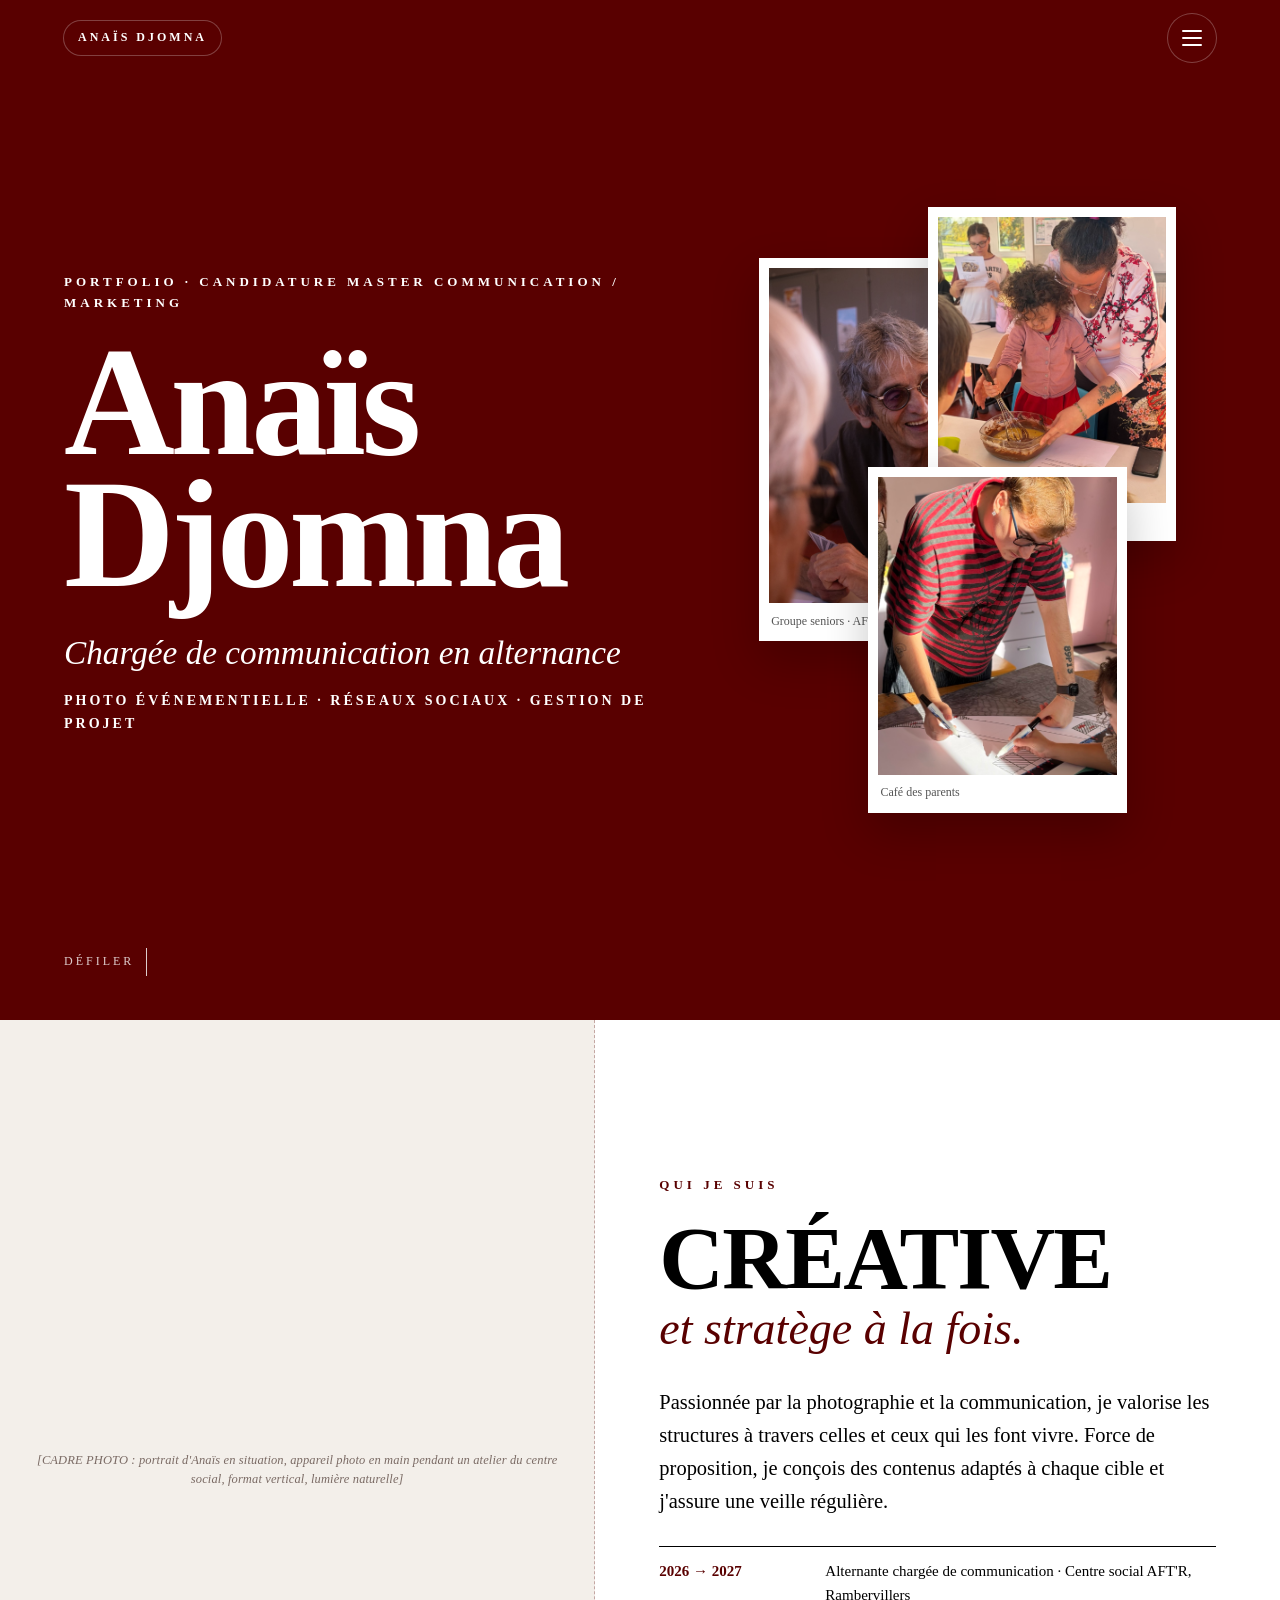
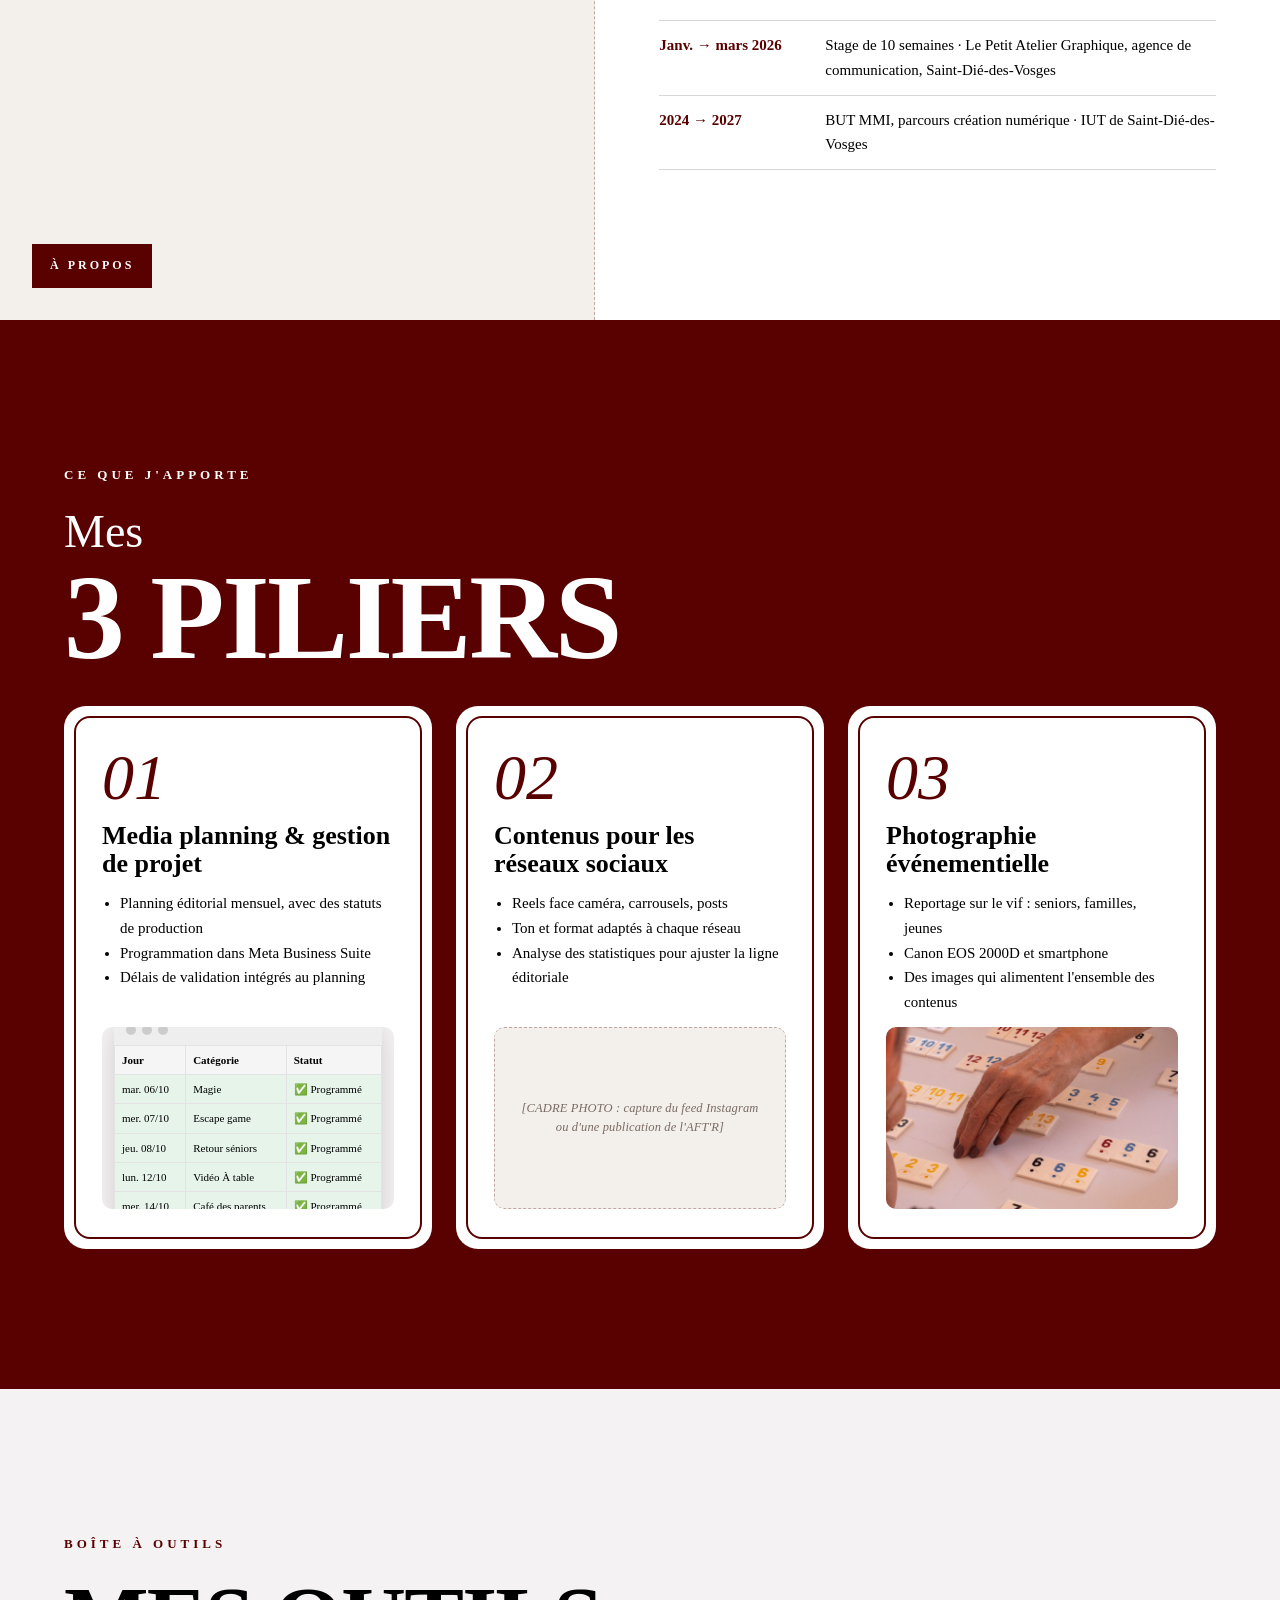
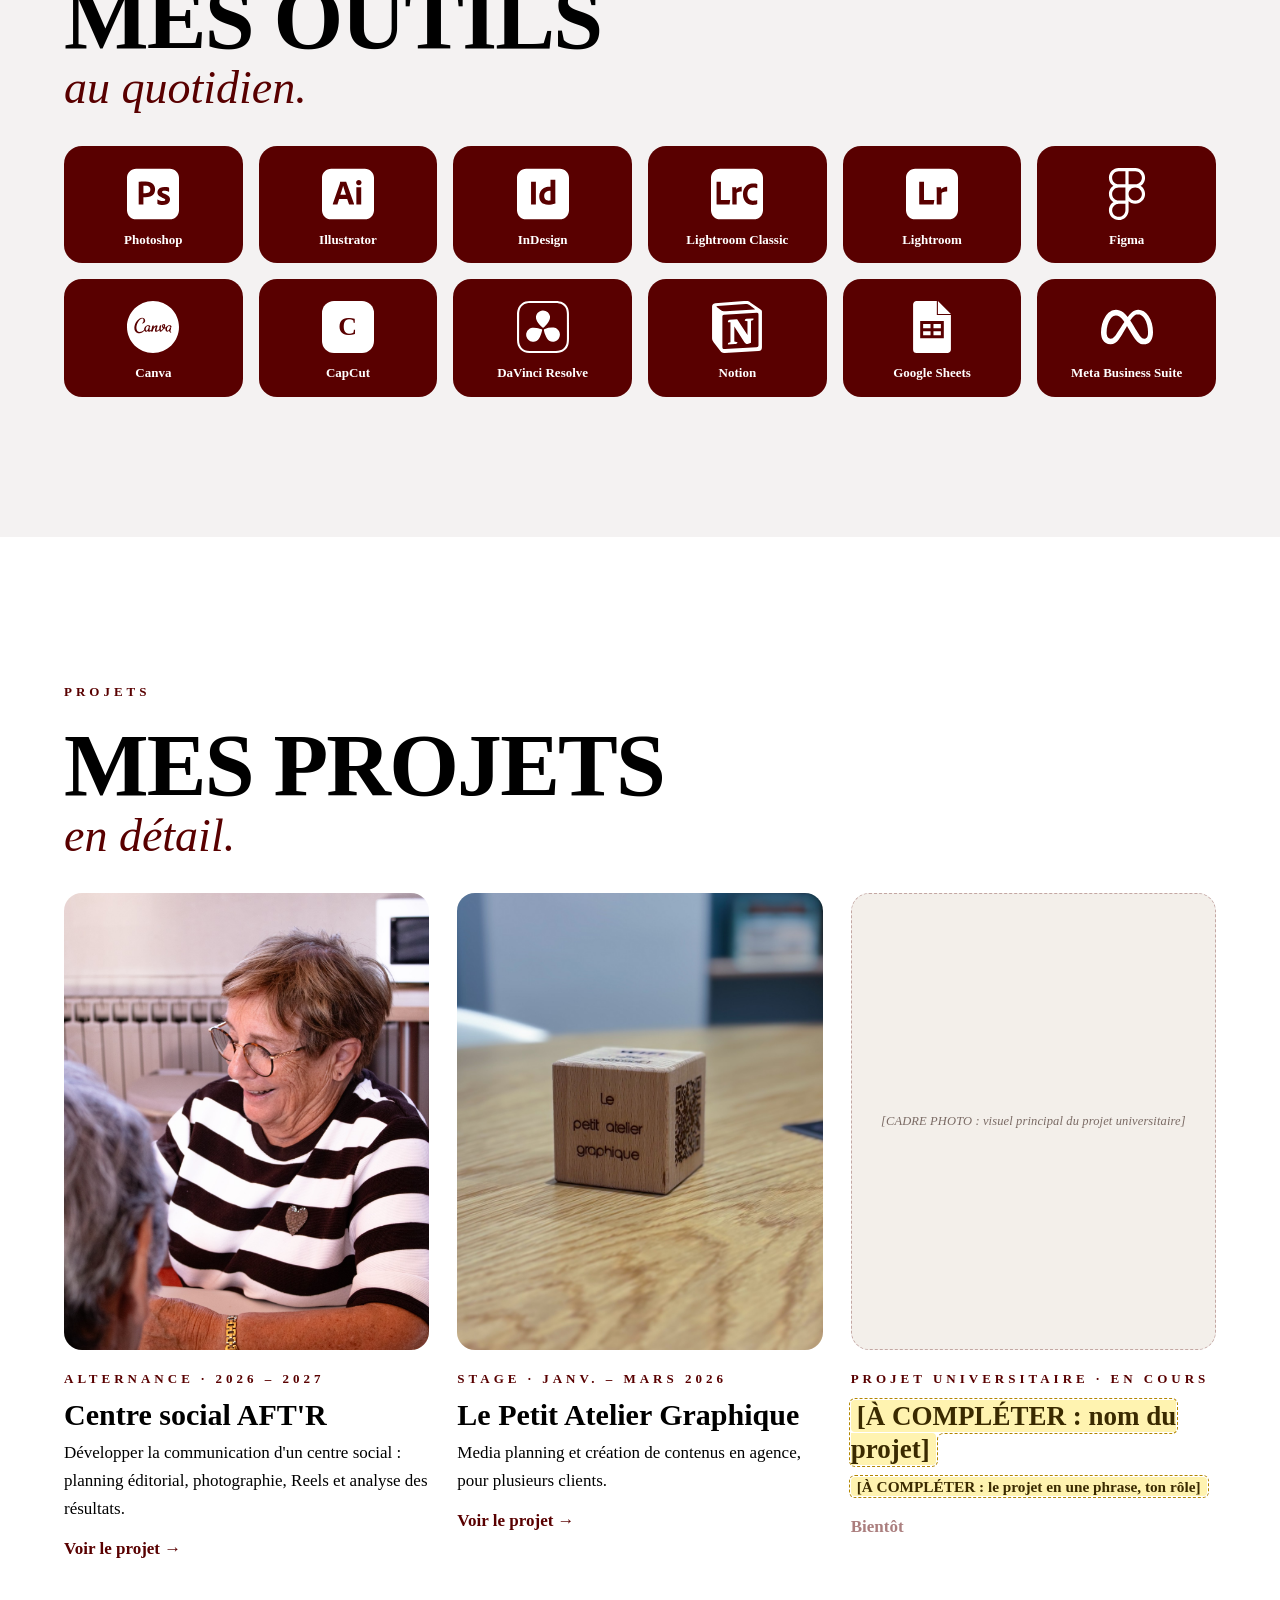
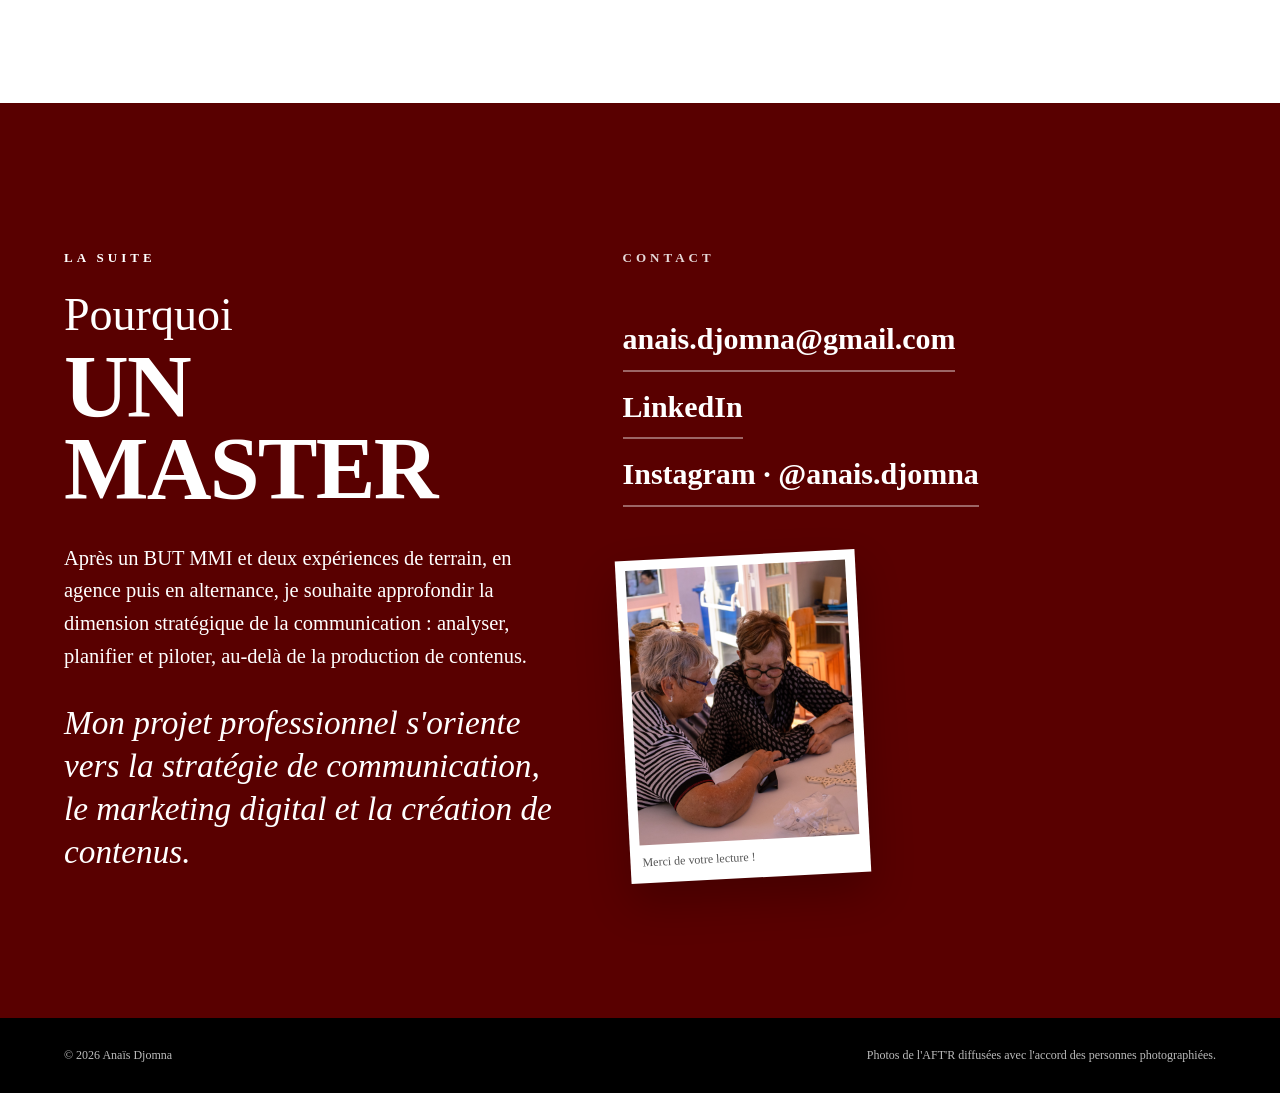
==== index.html @ 636b0107 "Portfolio : première mise en ligne Accueil, étude de cas alternance AFT'R et stage au Petit Atelier " ====
<!doctype html>
<html lang="fr">
<head>
<meta charset="utf-8">
<meta name="viewport" content="width=device-width, initial-scale=1">
<title>Anaïs Djomna · Portfolio</title>
<meta name="description" content="Portfolio de candidature en Master communication / marketing : photo événementielle, réseaux sociaux, gestion de projet.">
<link rel="preconnect" href="https://fonts.googleapis.com">
<link rel="preconnect" href="https://fonts.gstatic.com" crossorigin>
<link rel="stylesheet" href="https://fonts.googleapis.com/css2?family=Nunito+Sans:ital,wght@0,300;0,400;0,700;0,900;1,300&display=swap">
<link rel="stylesheet" href="css/style.css">
<script>document.documentElement.classList.add("js")</script>
</head>
<body>

<div class="progress" aria-hidden="true"></div>
<header class="topbar">
  <a href="index.html">Anaïs Djomna</a>
  <button class="burger" type="button" aria-expanded="false" aria-controls="menu" aria-label="Ouvrir le menu"><span></span><span></span><span></span></button>
</header>
<nav class="menu" id="menu" aria-label="Menu principal" hidden>
  <ol>
    <li><a href="index.html#a-propos">À propos</a></li>
    <li><a href="aftr.html">Alternance • AFT'R</a></li>
    <li><a href="stage.html">Stage • LEPAG</a></li>
    <li><a href="index.html#contact">Contact</a></li>
  </ol>
</nav>

<main>
<!-- =====================================================
     01 · COUVERTURE (style A)
     ===================================================== -->
<section class="section section--a" id="couverture">
  <div class="wrap cover">
    <div>
      <p class="kicker reveal">Portfolio · Candidature Master communication / marketing</p>
      <h1 class="reveal d1"><span>Anaïs</span><span>Djomna</span></h1>
      <p class="role reveal d2">Chargée de communication en alternance</p>
      <p class="meta reveal d3">Photo événementielle · Réseaux sociaux · Gestion de projet</p>
    </div>
    <div class="cover-photos" aria-hidden="false">
      <figure class="pola reveal d1"><img src="assets/img/seniors-2216.jpg" alt="Une participante du groupe seniors sourit pendant une partie de cartes"><figcaption>Groupe seniors · AFT'R</figcaption></figure>
      <figure class="pola reveal d2"><img src="assets/img/halloween-9510.jpg" alt="Une adulte et une enfant préparent une recette d'Halloween"><figcaption>Atelier cuisine d'Halloween</figcaption></figure>
      <figure class="pola reveal d3"><img src="assets/img/cafe-9031.jpg" alt="Un intervenant dessine avec les parents au Café des parents"><figcaption>Café des parents</figcaption></figure>
    </div>
  </div>
  <p class="scroll-hint">Défiler</p>
</section>

<!-- =====================================================
     À PROPOS + PARCOURS EN BREF (style B)
     ===================================================== -->
<section class="section--b split" id="a-propos">
  <div class="bleed">
    <div class="ph">[CADRE PHOTO : portrait d'Anaïs en situation, appareil photo en main pendant un atelier du centre social, format vertical, lumière naturelle]</div>
    <span class="tag">À propos</span>
  </div>
  <div class="content">
    <p class="kicker reveal">Qui je suis</p>
    <div class="title reveal d1">
      <span class="heavy md">Créative</span>
      <span class="light it">et stratège à la fois.</span>
    </div>
    <p class="lead reveal d2">Passionnée par la photographie et la communication, je valorise les structures à travers celles et ceux qui les font vivre. Force de proposition, je conçois des contenus adaptés à chaque cible et j'assure une veille régulière.</p>
    <ul class="mini-tl reveal d3">
      <li><b>2026 → 2027</b><span>Alternante chargée de communication · Centre social AFT'R, Rambervillers</span></li>
      <li><b>Janv. → mars 2026</b><span>Stage de 10 semaines · Le Petit Atelier Graphique, agence de communication, Saint-Dié-des-Vosges</span></li>
      <li><b>2024 → 2027</b><span>BUT MMI, parcours création numérique · IUT de Saint-Dié-des-Vosges</span></li>
    </ul>
  </div>
</section>

<!-- =====================================================
     MES 3 PILIERS (style A)
     ===================================================== -->
<section class="section section--a" id="piliers">
  <div class="wrap">
    <p class="kicker reveal">Ce que j'apporte</p>
    <div class="title reveal d1">
      <span class="light">Mes</span>
      <span class="heavy">3 piliers</span>
    </div>
    <div class="grid-3">
      <article class="pillar reveal">
        <div class="pillar-in">
          <span class="num">01</span>
          <h3>Media planning &amp; gestion de projet</h3>
          <ul>
            <li>Planning éditorial mensuel, avec des statuts de production</li>
            <li>Programmation dans Meta Business Suite</li>
            <li>Délais de validation intégrés au planning</li>
          </ul>
          <div class="thumb thumb--sheet" role="img" aria-label="Extrait de mon planning éditorial AFT'R, octobre 2026">
            <div class="screen">
              <div class="bar"><i></i><i></i><i></i></div>
              <table class="sheet" aria-hidden="true">
                <thead><tr><th>Jour</th><th>Catégorie</th><th>Statut</th></tr></thead>
                <tbody>
                  <tr class="ok"><td>mar. 06/10</td><td>Magie</td><td>✅ Programmé</td></tr>
                  <tr class="ok"><td>mer. 07/10</td><td>Escape game</td><td>✅ Programmé</td></tr>
                  <tr class="ok"><td>jeu. 08/10</td><td>Retour séniors</td><td>✅ Programmé</td></tr>
                  <tr class="ok"><td>lun. 12/10</td><td>Vidéo À table</td><td>✅ Programmé</td></tr>
                  <tr class="ok"><td>mer. 14/10</td><td>Café des parents</td><td>✅ Programmé</td></tr>
                </tbody>
              </table>
            </div>
          </div>
        </div>
      </article>
      <article class="pillar reveal d1">
        <div class="pillar-in">
          <span class="num">02</span>
          <h3>Contenus pour les réseaux sociaux</h3>
          <ul>
            <li>Reels face caméra, carrousels, posts</li>
            <li>Ton et format adaptés à chaque réseau</li>
            <li>Analyse des statistiques pour ajuster la ligne éditoriale</li>
          </ul>
          <div class="thumb"><div class="ph">[CADRE PHOTO : capture du feed Instagram ou d'une publication de l'AFT'R]</div></div>
        </div>
      </article>
      <article class="pillar reveal d2">
        <div class="pillar-in">
          <span class="num">03</span>
          <h3>Photographie événementielle</h3>
          <ul>
            <li>Reportage sur le vif : seniors, familles, jeunes</li>
            <li>Canon EOS 2000D et smartphone</li>
            <li>Des images qui alimentent l'ensemble des contenus</li>
          </ul>
          <div class="thumb"><img src="assets/img/seniors-2201.jpg" alt="Gros plan sur des mains qui posent des tuiles de jeu" loading="lazy"></div>
        </div>
      </article>
    </div>
  </div>
</section>

<!-- =====================================================
     BOÎTE À OUTILS (style B, vrais logos)
     ===================================================== -->
<section class="section section--b section--grey" id="outils" style="min-height:auto">
  <div class="wrap">
    <p class="kicker reveal">Boîte à outils</p>
    <div class="title reveal d1">
      <span class="heavy md">Mes outils</span>
      <span class="light it">au quotidien.</span>
    </div>
    <div class="logos reveal d2">
      <figure><img src="assets/logos/adobephotoshop.svg" alt=""><figcaption>Photoshop</figcaption></figure>
      <figure><img src="assets/logos/adobeillustrator.svg" alt=""><figcaption>Illustrator</figcaption></figure>
      <figure><img src="assets/logos/adobeindesign.svg" alt=""><figcaption>InDesign</figcaption></figure>
      <figure><img src="assets/logos/adobelightroomclassic.svg" alt=""><figcaption>Lightroom Classic</figcaption></figure>
      <figure><img src="assets/logos/adobelightroom.svg" alt=""><figcaption>Lightroom</figcaption></figure>
      <figure><img src="assets/logos/figma.svg" alt=""><figcaption>Figma</figcaption></figure>
      <figure><img src="assets/logos/canva.svg" alt=""><figcaption>Canva</figcaption></figure>
      <figure><span class="logo-txt" aria-hidden="true">C</span><figcaption>CapCut</figcaption></figure>
      <figure><img src="assets/logos/davinciresolve.svg" alt=""><figcaption>DaVinci Resolve</figcaption></figure>
      <figure><img src="assets/logos/notion.svg" alt=""><figcaption>Notion</figcaption></figure>
      <figure><img src="assets/logos/googlesheets.svg" alt=""><figcaption>Google Sheets</figcaption></figure>
      <figure><img src="assets/logos/meta.svg" alt=""><figcaption>Meta Business Suite</figcaption></figure>
    </div>
  </div>
</section>

<!-- =====================================================
     PROJETS (accueil)
     ===================================================== -->
<section class="section section--b" id="projets" style="min-height:auto">
  <div class="wrap">
    <p class="kicker reveal">Projets</p>
    <div class="title reveal d1">
      <span class="heavy md">Mes projets</span>
      <span class="light it">en détail.</span>
    </div>
    <div class="projects">
      <a class="project reveal" href="aftr.html">
        <div class="project-img"><img src="assets/img/seniors-2255.jpg" alt="Participante du groupe seniors qui sourit pendant un jeu" loading="lazy"></div>
        <p class="kicker">Alternance · 2026 – 2027</p>
        <h3>Centre social AFT'R</h3>
        <p>Développer la communication d'un centre social : planning éditorial, photographie, Reels et analyse des résultats.</p>
        <span class="more">Voir le projet →</span>
      </a>
      <a class="project reveal d1" href="stage.html">
        <div class="project-img"><img src="assets/img/stage-cube.jpg" alt="Cube en bois gravé « Le petit atelier graphique » posé sur un bureau" loading="lazy" style="object-position:center 52%"></div>
        <p class="kicker">Stage · janv. – mars 2026</p>
        <h3>Le Petit Atelier Graphique</h3>
        <p>Media planning et création de contenus en agence, pour plusieurs clients.</p>
        <span class="more">Voir le projet →</span>
      </a>
      <div class="project project--soon reveal d2">
        <div class="project-img"><div class="ph">[CADRE PHOTO : visuel principal du projet universitaire]</div></div>
        <p class="kicker">Projet universitaire · en cours</p>
        <h3><span class="missing">[À COMPLÉTER : nom du projet]</span></h3>
        <p><span class="missing">[À COMPLÉTER : le projet en une phrase, ton rôle]</span></p>
        <span class="more" style="opacity:.5">Bientôt</span>
      </div>
    </div>
  </div>
</section>

<!-- =====================================================
     17 · POURQUOI CE MASTER + CONTACT (style A)
     ===================================================== -->
<section class="section section--a" id="master">
  <div class="wrap grid-2">
    <div>
      <p class="kicker reveal">La suite</p>
      <div class="title reveal d1">
        <span class="light">Pourquoi</span>
        <span class="heavy md">un Master</span>
      </div>
      <p class="lead reveal d2">Après un BUT MMI et deux expériences de terrain, en agence puis en alternance, je souhaite approfondir la dimension stratégique de la communication : analyser, planifier et piloter, au-delà de la production de contenus.</p>
      <p class="quote reveal d3" style="margin-top:28px">Mon projet professionnel s'oriente vers la stratégie de communication, le marketing digital et la création de contenus.</p>
    </div>
    <div class="reveal d2">
      <p class="kicker" id="contact">Contact</p>
      <div class="contact-links">
        <a href="mailto:anais.djomna@gmail.com">anais.djomna@gmail.com</a>
        <a href="https://www.linkedin.com/in/ana%C3%AFs-djomna-1b5742347/" target="_blank" rel="noopener">LinkedIn</a>
        <a href="https://www.instagram.com/anais.djomna/" target="_blank" rel="noopener">Instagram · @anais.djomna</a>
      </div>
      <figure class="pola" style="width:240px;margin:48px 0 0;transform:rotate(-3deg)"><img src="assets/img/seniors-2265.jpg" alt="Deux participantes du groupe seniors en pleine partie" loading="lazy"><figcaption>Merci de votre lecture !</figcaption></figure>
    </div>
  </div>
</section>

</main>

<footer class="footer">
  <span>© 2026 Anaïs Djomna</span>
  <span>Photos de l'AFT'R diffusées avec l'accord des personnes photographiées.</span>
</footer>

<script src="js/main.js"></script>
</body>
</html>
---- css/style.css ----
/* =========================================================
   Portfolio Anaïs Djomna — feuille de style
   Charte : Avenir · #FFFFFF · #000000 · #590000
   A = « Bordeaux éditorial » (ouvertures, réseaux sociaux)
   B = « Galerie vivante » (pages photo)
   ========================================================= */

:root {
  --bordeaux: #590000;
  --bordeaux-deep: #3f0000;
  --rose: #f2d9d9;
  --white: #ffffff;
  --black: #000000;
  --grey-1: #f4f2f2;
  --grey-2: #d9d6d6;
  --grey-text: #555555;
  --font: "Avenir Next", Avenir;
  --gutter: clamp(16px, 5vw, 80px);
  --max: 1320px;
  --radius: 14px;
  --ease: cubic-bezier(.2, .7, .2, 1);
}

*, *::before, *::after { box-sizing: border-box; }
html { scroll-behavior: smooth; -webkit-text-size-adjust: 100%; overflow-x: clip; }
body {
  margin: 0;
  background: var(--white);
  color: var(--black);
  font-family: var(--font);
  font-size: 17px;
  line-height: 1.65;
  overflow-x: hidden;
}
img, video { display: block; max-width: 100%; }
a { color: inherit; }
p { margin: 0 0 1em; }
h1, h2, h3, h4 { margin: 0; line-height: 1; }

/* ---------- Navigation fixe ---------- */
.topbar {
  position: fixed; inset: 0 0 auto 0; z-index: 50;
  display: flex; align-items: center; justify-content: space-between;
  padding: 14px var(--gutter);
  font-size: 12px; letter-spacing: 3px; text-transform: uppercase; font-weight: 700;
  pointer-events: none;
}
.topbar a { pointer-events: auto; text-decoration: none; color: var(--white); background: var(--bordeaux); padding: 7px 14px; border-radius: 999px; box-shadow: 0 0 0 1px rgba(255,255,255,.25); }
.topbar a:focus-visible { outline: 3px solid var(--black); outline-offset: 2px; }
.progress {
  position: fixed; top: 0; left: 0; height: 3px; width: 100%; z-index: 51;
  background: var(--bordeaux); transform-origin: left; transform: scaleX(0);
}

/* ---------- Sections ---------- */
.section {
  position: relative;
  min-height: 100vh;
  padding: clamp(80px, 11vw, 140px) var(--gutter);
  overflow: hidden;
}
.section--a { background: var(--bordeaux); color: var(--white); }
.section--b { background: var(--white); color: var(--black); }
.section--grey { background: var(--grey-1); }
.wrap { max-width: var(--max); margin: 0 auto; position: relative; }

.kicker {
  display: inline-block;
  font-size: 13px; letter-spacing: 4px; text-transform: uppercase; font-weight: 700;
  margin-bottom: 22px;
}
.section--b .kicker { color: var(--bordeaux); }
.section--a .kicker { opacity: .85; }

/* Titres façon planche A : Heavy capitales + light italique */
.title { display: flex; flex-direction: column; gap: 4px; margin-bottom: 32px; }
.title .light { font-size: clamp(26px, 3.6vw, 46px); font-weight: 300; line-height: 1.1; }
.title .light.it { font-style: italic; }
.title .heavy {
  font-size: clamp(54px, 9.5vw, 128px); font-weight: 900; line-height: .92;
  letter-spacing: -.02em; text-transform: uppercase;
}
.title .heavy.md { font-size: clamp(44px, 7vw, 96px); }
.section--b .title .light.it { color: var(--bordeaux); }

.lead { font-size: clamp(18px, 1.6vw, 21px); line-height: 1.6; max-width: 620px; }
.muted { color: var(--grey-text); }
.section--a .muted { color: var(--rose); }
.small { font-size: 13px; }
.source { font-size: 12px; opacity: .8; margin-top: 10px; }

.grid-2 { display: grid; grid-template-columns: minmax(0, 1fr) minmax(0, 1.2fr); gap: clamp(32px, 5vw, 72px); align-items: start; }
.grid-3 { display: grid; grid-template-columns: repeat(3, minmax(0, 1fr)); gap: 24px; }
.grid-4 { display: grid; grid-template-columns: repeat(4, minmax(0, 1fr)); gap: 16px; }

/* ---------- Infos manquantes & cadres photo ---------- */
.missing {
  display: inline;
  background: #fff3b0; color: #3a2a00;
  outline: 1.5px dashed #b38600; outline-offset: 1px;
  padding: 1px 6px; border-radius: 4px;
  font-size: .9em; font-weight: 700; font-style: normal;
}
.ph {
  display: flex; align-items: center; justify-content: center; text-align: center;
  background: #F3EFEA;
  color: #7a6a64; border: 1px dashed rgba(89, 0, 0, .3); border-radius: var(--radius);
  padding: 24px; font-size: 12.5px; font-weight: 400; font-style: italic; letter-spacing: .01em; line-height: 1.5;
  min-height: 160px; width: 100%; height: 100%;
}

/* ---------- Apparitions au scroll ---------- */
.js .reveal { opacity: 0; transform: translateY(36px); transition: opacity .9s var(--ease), transform .9s var(--ease); }
.js .reveal.is-in { opacity: 1; transform: none; }
.reveal.d1 { transition-delay: .1s; } .reveal.d2 { transition-delay: .2s; } .reveal.d3 { transition-delay: .3s; } .reveal.d4 { transition-delay: .4s; }
@media (prefers-reduced-motion: reduce) {
  .reveal { opacity: 1; transform: none; transition: none; }
  html { scroll-behavior: auto; }
}

/* =========================================================
   01 COUVERTURE
   ========================================================= */
.cover { display: grid; grid-template-columns: minmax(0, 1.1fr) minmax(0, .9fr); gap: 48px; align-items: center; min-height: calc(100vh - 160px); }
.cover h1 { font-size: clamp(64px, 12vw, 176px); font-weight: 900; line-height: .86; letter-spacing: -.03em; }
.cover h1 span { display: block; }
.cover .role { font-size: clamp(22px, 2.6vw, 34px); font-weight: 300; font-style: italic; margin: 26px 0 8px; }
.cover .meta { font-size: 14px; letter-spacing: 3px; text-transform: uppercase; font-weight: 700; opacity: .85; }
.cover-photos { position: relative; height: min(76vh, 640px); }
.cover-photos .pola { position: absolute; }
.cover-photos .pola:nth-child(1) { left: 0; top: 8%; width: 58%; transform: rotate(-5deg); }
.cover-photos .pola:nth-child(2) { right: 0; top: 0; width: 50%; transform: rotate(4deg); z-index: 2; }
.cover-photos .pola:nth-child(3) { left: 22%; bottom: 0; width: 52%; transform: rotate(-1.5deg); z-index: 3; }
.scroll-hint { position: absolute; left: var(--gutter); bottom: 32px; font-size: 12px; letter-spacing: 3px; text-transform: uppercase; opacity: .8; }
.scroll-hint::after { content: ""; display: inline-block; width: 1px; height: 28px; background: currentColor; margin-left: 12px; vertical-align: middle; animation: hint 1.8s ease-in-out infinite; transform-origin: top; }
@keyframes hint { 0%, 100% { transform: scaleY(.3); } 50% { transform: scaleY(1); } }

/* ---------- Polaroïds (planche B) ---------- */
.pola { background: var(--white); padding: 10px 10px 38px; box-shadow: 0 20px 44px rgba(0,0,0,.22); transition: transform .5s var(--ease); }
.pola img, .pola .ph { width: 100%; aspect-ratio: 4 / 5; object-fit: cover; }
.pola figcaption { position: absolute; left: 12px; right: 12px; bottom: 10px; font-size: 12px; color: var(--grey-text); }
.pola { position: relative; }
.pola:hover { transform: rotate(0) scale(1.03) !important; z-index: 10; }

/* =========================================================
   02 À PROPOS (planche B : grande photo à fond perdu)
   ========================================================= */
.split { overflow: hidden; display: grid; grid-template-columns: minmax(0, 1fr) minmax(0, 1.15fr); min-height: 100vh; padding: 0; }
.split .bleed { position: relative; min-height: 60vh; }
.split .bleed img, .split .bleed .ph { position: absolute; inset: 0; width: 100%; height: 100%; object-fit: cover; }
.split .bleed .tag {
  position: absolute; left: 32px; bottom: 32px; background: var(--bordeaux); color: var(--white);
  padding: 12px 18px; font-size: 12px; letter-spacing: 3px; text-transform: uppercase; font-weight: 700;
}
.split .content { padding: clamp(80px, 9vw, 130px) var(--gutter); align-self: center; }
.pills { display: flex; flex-wrap: wrap; gap: 8px; margin-top: 18px; padding: 0; list-style: none; }
.pills li { padding: 6px 14px; border-radius: 999px; background: var(--bordeaux); color: var(--white); font-size: 13px; font-weight: 700; }
.section--a .pills li { background: var(--white); color: var(--bordeaux); }
.pills.outline li { background: transparent; border: 1.5px solid currentColor; color: inherit; }

/* =========================================================
   03 SOMMAIRE
   ========================================================= */
.toc { list-style: none; padding: 0; margin: 0; columns: 2; column-gap: 64px; }
.toc li { break-inside: avoid; border-top: 1px solid rgba(255,255,255,.35); }
.toc a { display: grid; grid-template-columns: 64px 1fr; align-items: baseline; padding: 14px 0; text-decoration: none; transition: padding .3s var(--ease); }
.toc a:hover { padding-left: 10px; }
.toc .n { font-size: 30px; font-weight: 300; font-style: italic; }
.toc .t { font-size: 19px; font-weight: 700; }
.toc .s { grid-column: 2; font-size: 14px; opacity: .8; }

/* =========================================================
   04 PARCOURS
   ========================================================= */
.timeline { position: relative; margin-top: 24px; }
.timeline::before { content: ""; position: absolute; left: 140px; top: 0; bottom: 0; width: 2px; background: var(--bordeaux); }
.tl-item { display: grid; grid-template-columns: 140px minmax(0, 1fr); gap: 40px; padding: 0 0 36px; position: relative; }
.tl-item::before { content: ""; position: absolute; left: 134px; top: 8px; width: 14px; height: 14px; border-radius: 50%; background: var(--white); border: 3px solid var(--bordeaux); }
.tl-item.is-now::before { background: var(--bordeaux); }
.tl-date { font-size: 14px; font-weight: 700; color: var(--bordeaux); text-align: right; padding-right: 8px; }
.tl-body h3 { font-size: 22px; font-weight: 900; margin-bottom: 4px; }
.tl-body .where { font-size: 15px; color: var(--grey-text); margin-bottom: 8px; }
.tl-body ul { margin: 0; padding-left: 18px; }
.facts { display: grid; grid-template-columns: repeat(3, minmax(0, 1fr)); gap: 16px; margin-top: 48px; }
.fact { border: 1.5px solid var(--black); border-radius: var(--radius); padding: 18px 20px; }
.fact h4 { font-size: 12px; letter-spacing: 3px; text-transform: uppercase; color: var(--bordeaux); margin-bottom: 8px; }

/* =========================================================
   05 PILIERS
   ========================================================= */
.pillar { background: var(--white); color: var(--black); border-radius: 22px; padding: 10px; display: flex; }
.pillar-in { border: 2px solid var(--bordeaux); border-radius: 16px; padding: 28px 26px; display: flex; flex-direction: column; gap: 12px; flex: 1; }
.pillar .num { font-size: 64px; font-weight: 300; font-style: italic; color: var(--bordeaux); line-height: 1; }
.pillar h3 { font-size: 26px; font-weight: 900; line-height: 1.1; }
.pillar ul { margin: 0; padding-left: 18px; font-size: 15px; }
.pillar .thumb { margin-top: auto; border-radius: 10px; overflow: hidden; aspect-ratio: 16 / 10; }
.pillar .thumb img { width: 100%; height: 100%; object-fit: cover; transition: transform .8s var(--ease); }
.pillar:hover .thumb img { transform: scale(1.06); }

/* =========================================================
   06 STACK
   ========================================================= */
.stack-group { margin-bottom: 40px; }
.stack-group h3 { font-size: 13px; letter-spacing: 3px; text-transform: uppercase; color: var(--bordeaux); margin-bottom: 14px; }
.tools { display: grid; grid-template-columns: repeat(auto-fill, minmax(180px, 1fr)); gap: 14px; }
.tool { display: flex; align-items: center; gap: 14px; padding: 14px 16px; border-radius: var(--radius); background: var(--grey-1); transition: transform .3s var(--ease), background .3s; }
.tool:hover { transform: translateY(-4px); background: var(--rose); }
.tool .ico { flex: none; width: 44px; height: 44px; border-radius: 10px; background: var(--black); color: var(--white); display: grid; place-items: center; font-weight: 900; font-size: 16px; }
.tool .ico.bx { background: var(--bordeaux); }
.tool b { display: block; font-size: 15px; line-height: 1.2; }
.tool span { font-size: 12px; color: var(--grey-text); }

/* =========================================================
   Cartes chiffres (planche A)
   ========================================================= */
.stat { display: flex; align-items: baseline; flex-wrap: wrap; gap: 6px 16px; padding: 16px 22px; border-radius: var(--radius); background: var(--white); color: var(--bordeaux); }
.stat .v { font-size: clamp(32px, 3.4vw, 44px); font-weight: 900; line-height: 1.2; padding-top: .06em; }
.stat .l { font-size: 15px; color: var(--black); }
.stat .l em { color: var(--grey-text); font-style: normal; }
.stat.ghost { background: transparent; color: var(--white); border: 1.5px solid var(--white); }
.stat.ghost .l { color: var(--white); }
.stat.ghost .l em { color: var(--rose); }
.stats-col { display: flex; flex-direction: column; gap: 12px; }

.big-num { font-size: clamp(56px, 7vw, 96px); font-weight: 900; line-height: .95; color: var(--bordeaux); letter-spacing: -.02em; }
.section--a .big-num { color: var(--white); }

/* =========================================================
   Téléphones (Reels)
   ========================================================= */
.fan { position: relative; width: 100%; max-width: 680px; aspect-ratio: 680 / 600; margin: 0 auto; }
.phone {
  position: absolute; width: 250px; aspect-ratio: 9 / 19.2;
  border-radius: 40px; border: 10px solid #111; background: #111;
  overflow: hidden; box-shadow: 0 34px 70px rgba(0,0,0,.4);
  transition: transform .6s var(--ease);
}
.phone::before { content: ""; position: absolute; top: 8px; left: 50%; width: 76px; height: 20px; margin-left: -38px; border-radius: 12px; background: #000; z-index: 3; }
.phone video, .phone img { width: 100%; height: 100%; object-fit: cover; }
.phone .screen-ph {
  position: absolute; inset: 0; display: none; flex-direction: column; align-items: center; justify-content: center; gap: 10px;
  padding: 20px; text-align: center; color: #7a6a64; font-size: 11.5px; font-weight: 400; font-style: italic; line-height: 1.5;
  background: #F3EFEA;
}
.phone.is-missing .screen-ph { display: flex; }
.phone.is-missing video { display: none; }
.phone .label { position: absolute; left: 0; right: 0; bottom: 0; padding: 40px 14px 14px; background: linear-gradient(transparent, rgba(0,0,0,.75)); color: #fff; font-size: 12px; font-weight: 700; z-index: 2; }
.sound {
  position: absolute; top: 40px; right: 10px; z-index: 4;
  width: 40px; height: 40px; border-radius: 50%; border: 0; cursor: pointer;
  background: rgba(255,255,255,.92); color: #000; display: grid; place-items: center;
}
.sound svg { width: 20px; height: 20px; }
.sound:focus-visible { outline: 3px solid var(--rose); outline-offset: 2px; }
.phone.is-missing .sound { display: none; }
.fan .phone { width: 36.8%; border-width: clamp(6px, 1.4vw, 10px); border-radius: clamp(24px, 5.5vw, 40px); }
.fan .phone:nth-child(1) { left: 0; top: 11.7%; transform: rotate(-7deg); }
.fan .phone:nth-child(2) { left: 27.9%; top: 0; z-index: 2; width: 39.7%; }
.fan .phone:nth-child(3) { left: 58.8%; top: 13.3%; transform: rotate(7deg); }
.fan .phone:hover { transform: rotate(0) translateY(-10px); z-index: 5; }
.reel-cards { display: grid; grid-template-columns: repeat(3, minmax(0, 1fr)); gap: 14px; margin-top: 28px; }
.reel-card { background: var(--white); color: var(--black); border-radius: var(--radius); padding: 14px 16px; }
.reel-card b { display: block; font-size: 13px; }
.reel-card span { font-size: 20px; font-weight: 900; color: var(--bordeaux); }

.phones-row { display: flex; gap: 28px; justify-content: center; flex-wrap: wrap; margin-top: 40px; }
.phones-row .phone { position: relative; width: 230px; }

/* =========================================================
   Bandes photo & galerie
   ========================================================= */
.strip { display: grid; grid-template-columns: 200px repeat(4, minmax(0, 1fr)); gap: 16px; margin-top: 56px; height: 170px; }
.strip img { width: 100%; height: 100%; object-fit: cover; border-radius: var(--radius); }
.strip .cap { display: flex; flex-direction: column; justify-content: center; }

.polas { position: relative; width: 100%; max-width: 700px; aspect-ratio: 700 / 500; }
.polas .pola { position: absolute; width: 34%; }
.polas .pola:nth-child(1) { left: 0; top: 8.5%; transform: rotate(-6deg); }
.polas .pola:nth-child(2) { left: 28.6%; top: 0; transform: rotate(3deg); z-index: 2; }
.polas .pola:nth-child(3) { left: 58.6%; top: 12.8%; transform: rotate(-2deg); z-index: 3; width: 40%; }

.masonry { columns: 4 240px; column-gap: 14px; }
.masonry figure { margin: 0 0 14px; break-inside: avoid; position: relative; overflow: hidden; border-radius: 10px; cursor: zoom-in; }
.masonry img { width: 100%; transition: transform .8s var(--ease); }
.masonry figure:hover img { transform: scale(1.05); }
.masonry figcaption { position: absolute; left: 0; right: 0; bottom: 0; padding: 30px 12px 10px; color: #fff; font-size: 12px; font-weight: 700; background: linear-gradient(transparent, rgba(0,0,0,.6)); opacity: 0; transition: opacity .3s; }
.masonry figure:hover figcaption, .masonry figure:focus-within figcaption { opacity: 1; }
.masonry button { all: unset; display: block; cursor: zoom-in; }
.masonry button:focus-visible { outline: 3px solid var(--bordeaux); outline-offset: 2px; }

.event-head { display: flex; justify-content: space-between; align-items: flex-end; gap: 24px; border-top: 1px solid var(--black); padding-top: 16px; margin: 64px 0 22px; flex-wrap: wrap; }
.event-head h3 { font-size: clamp(26px, 3vw, 38px); font-weight: 900; text-transform: uppercase; }
.event-head p { margin: 0; font-size: 14px; color: var(--grey-text); }

/* Lightbox */
.lightbox { position: fixed; inset: 0; z-index: 100; background: rgba(0,0,0,.92); display: none; align-items: center; justify-content: center; padding: 24px; }
.lightbox.open { display: flex; }
.lightbox img { max-height: 90vh; max-width: 92vw; object-fit: contain; }
.lightbox button { position: absolute; top: 18px; right: 18px; width: 48px; height: 48px; border-radius: 50%; border: 0; background: #fff; font-size: 22px; cursor: pointer; }

/* =========================================================
   Étude de cas : blocs
   ========================================================= */
.case-nav { display: flex; gap: 8px; flex-wrap: wrap; margin-bottom: 40px; padding: 0; list-style: none; }
.case-nav li { font-size: 12px; letter-spacing: 2px; text-transform: uppercase; font-weight: 700; padding: 6px 12px; border-radius: 999px; border: 1.5px solid currentColor; opacity: .55; }
.case-nav li.on { opacity: 1; background: currentColor; }
.case-nav li.on span { color: var(--bordeaux); }
.section--b .case-nav li.on span { color: var(--white); }

.card { background: var(--white); color: var(--black); border-radius: 18px; padding: 26px 28px; }
.card h3 { font-size: 20px; font-weight: 900; margin-bottom: 10px; }
.card.line { border: 1.5px solid var(--black); background: transparent; }
.section--a .card.line { border-color: var(--white); color: var(--white); }
.card ul { margin: 0; padding-left: 18px; }

.quote { font-size: clamp(24px, 2.6vw, 34px); font-weight: 300; font-style: italic; line-height: 1.3; border-left: 0; margin: 0; }

/* Process (planning) */
.steps { display: grid; grid-template-columns: repeat(5, minmax(0, 1fr)); gap: 8px; margin: 26px 0; }
.step { border-radius: 10px; padding: 12px 10px; font-size: 12px; font-weight: 700; line-height: 1.3; min-height: 86px; color: #1a1a1a; }
.step i { display: block; font-style: normal; font-size: 11px; font-weight: 400; margin-top: 4px; }

/* Mockup écran planning */
.screen { background: #fff; color: #000; border-radius: 14px; box-shadow: 0 30px 60px rgba(0,0,0,.35); overflow: hidden; }
.screen .bar { display: flex; gap: 6px; padding: 10px 12px; background: #eee; }
.screen .bar i { width: 10px; height: 10px; border-radius: 50%; background: #ccc; }
.sheet { width: 100%; border-collapse: collapse; font-size: 12px; }
.sheet th, .sheet td { border: 1px solid #e3e3e3; padding: 7px 8px; text-align: left; vertical-align: top; }
.sheet th { background: #f5f5f5; font-weight: 700; }
.sheet tr.ok td { background: #e6f4ea; }
.table-scroll { overflow-x: auto; max-width: 100%; }
.sheet .clip { max-width: 220px; white-space: nowrap; overflow: hidden; text-overflow: ellipsis; }

/* Tableau comparatif */
.compare { width: 100%; border-collapse: collapse; font-size: 15px; }
.compare th, .compare td { padding: 12px 10px; border-bottom: 1px solid rgba(255,255,255,.3); text-align: right; }
.compare th:first-child, .compare td:first-child { text-align: left; }
.compare th { font-size: 12px; letter-spacing: 2px; text-transform: uppercase; }
.compare .up { font-weight: 900; color: var(--white); }
.compare .down { font-weight: 900; color: #ffb3b3; }
.bar-cell { width: 34%; }
.hbar { height: 10px; border-radius: 6px; background: rgba(255,255,255,.2); position: relative; overflow: hidden; }
.hbar i { position: absolute; inset: 0 auto 0 0; background: var(--white); border-radius: 6px; width: 0; transition: width 1.4s var(--ease); }
.hbar.neg i { background: #ffb3b3; }

.eng-list { list-style: none; padding: 0; margin: 0; }
.eng-list li { display: grid; grid-template-columns: minmax(0, 1fr) 80px; gap: 6px 16px; align-items: center; padding: 10px 0; border-bottom: 1px solid var(--grey-2); }
.eng-list .lbl { font-size: 15px; font-weight: 700; }
.eng-list .lbl small { display: block; font-weight: 400; color: var(--grey-text); font-size: 13px; }
.eng-list .val { font-size: 22px; font-weight: 900; color: var(--bordeaux); text-align: right; }
.eng-list .track { grid-column: 1 / -1; height: 8px; background: var(--grey-1); border-radius: 6px; position: relative; overflow: hidden; }
.eng-list .track i { position: absolute; inset: 0 auto 0 0; background: var(--bordeaux); border-radius: 6px; width: 0; transition: width 1.4s var(--ease); }
.eng-list .median { position: absolute; top: -2px; bottom: -2px; width: 2px; background: var(--black); }

/* Mockups stage */
.mock { border-radius: 16px; overflow: hidden; background: var(--grey-1); }
.mock img { width: 100%; height: 100%; object-fit: cover; transition: transform .8s var(--ease); }
.mock:hover img { transform: scale(1.04); }
.mosaic { display: grid; grid-template-columns: repeat(6, minmax(0, 1fr)); grid-auto-rows: 120px; gap: 14px; }
.mosaic .m-a { grid-column: span 4; grid-row: span 3; }
.mosaic .m-b { grid-column: span 2; grid-row: span 3; }
.mosaic .m-c { grid-column: span 2; grid-row: span 2; }
.mosaic .m-d { grid-column: span 2; grid-row: span 2; }
.mosaic .m-e { grid-column: span 2; grid-row: span 2; }
.mosaic figcaption { font-size: 12px; color: var(--grey-text); }

.personas { display: grid; grid-template-columns: repeat(3, minmax(0, 1fr)); gap: 12px; }
.persona { border-radius: 12px; background: var(--grey-1); padding: 14px 16px; font-size: 14px; }
.persona b { display: block; font-size: 17px; color: var(--bordeaux); }

/* Contact */
.contact-links { display: flex; flex-direction: column; gap: 10px; margin-top: 24px; }
.contact-links a { font-size: clamp(20px, 2.4vw, 30px); font-weight: 700; text-decoration: none; border-bottom: 2px solid rgba(255,255,255,.4); padding-bottom: 6px; width: fit-content; transition: border-color .3s; }
.contact-links a:hover { border-color: var(--white); }
.footer { padding: 28px var(--gutter); background: var(--black); color: #bbb; font-size: 12px; display: flex; justify-content: space-between; gap: 16px; flex-wrap: wrap; }

/* =========================================================
   Responsive
   ========================================================= */
@media (max-width: 1100px) {
  .grid-4 { grid-template-columns: repeat(2, minmax(0, 1fr)); }
  .steps { grid-template-columns: repeat(3, minmax(0, 1fr)); }
}
@media (max-width: 860px) {
  body { font-size: 16px; }
  .grid-2, .grid-3, .cover, .split, .facts, .reel-cards, .personas { grid-template-columns: minmax(0, 1fr); }
  .cover-photos { height: 440px; }
  .split .bleed { min-height: 70vh; }
  .toc { columns: 1; }
  .timeline::before { left: 7px; }
  .tl-item { grid-template-columns: minmax(0, 1fr); gap: 4px; padding-left: 32px; }
  .tl-item::before { left: 1px; }
  .tl-date { text-align: left; }
  .strip { grid-template-columns: repeat(2, minmax(0, 1fr)); height: auto; }
  .strip img { aspect-ratio: 4 / 3; }
  .strip .cap { grid-column: 1 / -1; }
  .mosaic { grid-template-columns: repeat(2, minmax(0, 1fr)); grid-auto-rows: 160px; }
  .mosaic > * { grid-column: span 2 !important; grid-row: span 2 !important; }
  .steps { grid-template-columns: repeat(2, minmax(0, 1fr)); }
  .phones-row { gap: 14px; }
  .phones-row .phone { width: calc(50% - 7px); max-width: 230px; border-width: 7px; border-radius: 28px; }
  .compare { font-size: 13px; }
  .bar-cell { display: none; }
}
@media (max-width: 420px) {
  .phone::before { width: 44px; height: 12px; margin-left: -22px; }
  .fan .sound { width: 32px; height: 32px; top: 24px; }
}

/* =========================================================
   Impression (base pour la future version PDF)
   ========================================================= */
@media print {
  .topbar, .progress, .scroll-hint, .sound, .lightbox { display: none !important; }
  .section, .split { min-height: auto; break-after: page; }
  .reveal { opacity: 1 !important; transform: none !important; }
  .phone video { display: none; }
  .phone .screen-ph { display: flex; }
  .phone .screen-ph::after { content: "[QR CODE : lien vers la vidéo sur le site]"; }
  * { -webkit-print-color-adjust: exact; print-color-adjust: exact; }
}

/* =========================================================
   Menu burger
   ========================================================= */
.burger {
  pointer-events: auto; cursor: pointer;
  width: 48px; height: 48px; border-radius: 50%; border: 0;
  background: var(--bordeaux); box-shadow: 0 0 0 1px rgba(255,255,255,.25);
  display: grid; place-content: center; gap: 5px;
}
.burger span { display: block; width: 20px; height: 2px; background: var(--white); border-radius: 2px; transition: transform .3s var(--ease), opacity .3s; }
.burger[aria-expanded="true"] span:nth-child(1) { transform: translateY(7px) rotate(45deg); }
.burger[aria-expanded="true"] span:nth-child(2) { opacity: 0; }
.burger[aria-expanded="true"] span:nth-child(3) { transform: translateY(-7px) rotate(-45deg); }
.burger:focus-visible { outline: 3px solid var(--black); outline-offset: 3px; }
.menu {
  position: fixed; inset: 0; z-index: 49; background: var(--bordeaux); color: var(--white);
  display: flex; align-items: center; padding: 100px var(--gutter) 60px;
}
.menu[hidden] { display: none; }
.menu ol { list-style: none; margin: 0 auto; padding: 0; width: 100%; max-width: var(--max); counter-reset: m; }
.menu li { counter-increment: m; border-top: 1px solid rgba(255,255,255,.3); }
.menu a { display: flex; align-items: baseline; gap: 20px; padding: 14px 0; text-decoration: none; font-size: clamp(26px, 4.4vw, 52px); font-weight: 900; text-transform: uppercase; letter-spacing: -.01em; transition: padding .3s var(--ease); }
.menu a::before { content: "0" counter(m); font-size: .5em; font-weight: 300; font-style: italic; }
.menu a:hover, .menu a:focus-visible { padding-left: 12px; outline: none; }
body.menu-open { overflow: hidden; }

/* Mini parcours */
.mini-tl { list-style: none; padding: 0; margin: 28px 0 0; border-top: 1px solid var(--black); }
.mini-tl li { display: grid; grid-template-columns: 150px minmax(0, 1fr); gap: 16px; padding: 12px 0; border-bottom: 1px solid var(--grey-2); font-size: 15px; }
.mini-tl b { color: var(--bordeaux); }

/* Logos outils */
.logos { display: grid; grid-template-columns: repeat(6, minmax(0, 1fr)); gap: 16px; }
.logos figure { margin: 0; background: var(--bordeaux); color: var(--white); border-radius: 18px; padding: 22px 12px 16px; display: flex; flex-direction: column; align-items: center; gap: 12px; text-align: center; transition: transform .35s var(--ease), box-shadow .35s; }
.logos figure:hover { transform: translateY(-6px); box-shadow: 0 16px 30px rgba(0,0,0,.08); }
.logos img { width: 52px; height: 52px; }
.logos figcaption { font-size: 13px; font-weight: 700; line-height: 1.2; color: var(--white); }
.logo-txt { width: 52px; height: 52px; border-radius: 12px; background: #fff; color: var(--bordeaux); display: grid; place-items: center; font-size: 10px; font-weight: 900; letter-spacing: .02em; }

/* Deux iPhone flottants (feed Instagram) */
.feed-mock { position: relative; width: 100%; max-width: 520px; aspect-ratio: 520 / 620; margin: 0 auto 8%; perspective: 1800px; }
.iphone {
  position: absolute; width: 50%; aspect-ratio: 9 / 19.5;
  padding: 2.4%; border-radius: 15% / 7%;
  background: linear-gradient(145deg, #f7e3df, #e6c4bd 55%, #f3dcd7);
  box-shadow: inset 0 0 0 1.5px rgba(0,0,0,.08), 0 40px 70px rgba(0,0,0,.45);
  transition: transform .8s var(--ease);
}
.iphone .scr { position: relative; height: 100%; border-radius: 13% / 6%; overflow: hidden; background: #111; }
.iphone .scr::before { content: ""; position: absolute; top: 2.2%; left: 50%; width: 32%; height: 3.4%; transform: translateX(-50%); border-radius: 20px; background: #000; z-index: 2; }
.iphone .scr img { width: 100%; height: 100%; object-fit: cover; object-position: top; }
.iphone .scr-ph { position: absolute; inset: 0; display: none; align-items: center; justify-content: center; padding: 18px; text-align: center; color: #7a6a64; font-size: 11.5px; font-weight: 400; font-style: italic; line-height: 1.5; background: #F3EFEA; }
.iphone .scr.is-missing img { display: none; }
.iphone .scr.is-missing .scr-ph { display: flex; }
.iphone--back { right: 2%; top: 0; transform: rotateX(14deg) rotateY(-16deg) rotateZ(9deg); }
.iphone--front { left: 2%; top: 26%; transform: rotateX(22deg) rotateY(14deg) rotateZ(-26deg); z-index: 2; }
.feed-mock:hover .iphone--back { transform: rotateX(8deg) rotateY(-10deg) rotateZ(6deg) translateY(-8px); }
.feed-mock:hover .iphone--front { transform: rotateX(16deg) rotateY(10deg) rotateZ(-20deg) translateY(-8px); }

@media (max-width: 1100px) { .logos { grid-template-columns: repeat(4, minmax(0, 1fr)); } }
@media (max-width: 860px) {
  .logos { grid-template-columns: repeat(3, minmax(0, 1fr)); }
  .mini-tl li { grid-template-columns: minmax(0, 1fr); gap: 2px; }
  .feed-mock { margin-top: 32px; max-width: 400px; }
}
@media print { .burger, .menu { display: none !important; } }

/* Reel intégré depuis Facebook (iframe 267×476 mise à l'échelle du téléphone) */
.phone--embed { background: #000; }
.phone .embed { position: absolute; inset: 0; background: #000; overflow: hidden; }
.phone .embed iframe { position: absolute; left: 50%; top: 50%; width: 267px; height: 476px; margin: -238px 0 0 -133.5px; border: 0; transform: scale(var(--s, 1)); }
.phone .label { pointer-events: none; }
.phone--embed .label { padding: 8px 14px 12px; background: none; }
@media print { .phone .embed iframe { display: none; } }

/* =========================================================
   Projets (accueil), étapes, navigation entre projets
   ========================================================= */
.projects { display: grid; grid-template-columns: repeat(3, minmax(0, 1fr)); gap: 28px; }
.project { display: flex; flex-direction: column; gap: 8px; text-decoration: none; color: inherit; }
.project p { margin: 0; }
.project .kicker { margin: 10px 0 0; }
.project h3 { font-size: clamp(24px, 2.4vw, 30px); font-weight: 900; line-height: 1.1; }
.project-img { aspect-ratio: 4 / 5; border-radius: 18px; overflow: hidden; background: var(--grey-1); }
.project-img img { width: 100%; height: 100%; object-fit: cover; transition: transform .8s var(--ease); }
a.project:hover .project-img img { transform: scale(1.05); }
.project .more { font-weight: 700; color: var(--bordeaux); margin-top: 4px; }
a.project:focus-visible { outline: 3px solid var(--bordeaux); outline-offset: 6px; border-radius: 18px; }

.process { list-style: none; padding: 0; margin: 32px 0 0; display: grid; grid-template-columns: repeat(3, minmax(0, 1fr)); gap: 16px; counter-reset: p; }
.process li { counter-increment: p; background: var(--white); border-radius: 18px; padding: 22px 24px; font-size: 15px; }
.process li::before { content: "0" counter(p); display: block; font-size: 40px; font-weight: 300; font-style: italic; color: var(--bordeaux); line-height: 1; margin-bottom: 10px; }
.process b { display: block; font-size: 18px; margin-bottom: 4px; }

.next-nav { display: flex; justify-content: space-between; gap: 20px; flex-wrap: wrap; padding: 40px var(--gutter); background: var(--bordeaux); color: var(--white); }
.next-nav a { font-size: clamp(18px, 2.2vw, 26px); font-weight: 900; text-decoration: none; border-bottom: 2px solid rgba(255,255,255,.4); padding-bottom: 4px; }
.next-nav a:hover { border-color: var(--white); }

@media (max-width: 860px) { .projects, .process { grid-template-columns: minmax(0, 1fr); } .project-img { aspect-ratio: 4 / 3; } }
@media print { .next-nav { display: none; } }

/* Pilier 01 : extrait du planning éditorial */
.thumb--sheet { background: var(--grey-1); padding: 12px; display: flex; align-items: center; }
.thumb--sheet .screen { width: 100%; box-shadow: 0 10px 24px rgba(0,0,0,.15); }
.thumb--sheet .sheet { font-size: 11px; }
.thumb--sheet .sheet th, .thumb--sheet .sheet td { padding: 5px 7px; white-space: nowrap; }

/* Cadres réservés : variantes */
.split .bleed .ph { border-radius: 0; border-width: 0 1px 0 0; }
.thumb .ph, .project-img .ph { min-height: 0; border-radius: inherit; }
.phone.is-missing .label { background: none; color: #7a6a64; }
.logo-txt { font-size: 26px; }

/* Grille photo éditoriale (3 images alignées) */
.photo-grid { display: grid; grid-template-columns: repeat(3, minmax(0, 1fr)); gap: 20px; margin-top: 40px; }
.photo-grid figure { margin: 0; }
.photo-grid img { width: 100%; aspect-ratio: 4 / 5; object-fit: cover; border-radius: var(--radius); }
.photo-grid figcaption { font-size: 13px; color: var(--grey-text); margin-top: 10px; }
.hero-photo { aspect-ratio: 4 / 5; max-height: 70vh; margin-left: auto !important; }
@media (max-width: 860px) { .photo-grid { grid-template-columns: minmax(0, 1fr); } .photo-grid img { aspect-ratio: 4 / 3; } }

#contact { scroll-margin-top: 120px; }

/* =========================================================
   Rapport de stage à feuilleter
   ========================================================= */
.book { max-width: 1000px; margin: 40px auto 0; outline: none; }
.book:focus-visible .book-stage { outline: 3px solid var(--bordeaux); outline-offset: 8px; }
.book-stage { position: relative; aspect-ratio: 1980 / 1400; perspective: 2400px; }
.bk-page { position: absolute; top: 0; bottom: 0; width: 50%; background: #fff; overflow: hidden; box-shadow: 0 18px 44px rgba(0,0,0,.16); cursor: pointer; }
.bk-left { left: 0; } .bk-right { right: 0; }
.bk-page img, .bk-face img { width: 100%; height: 100%; object-fit: cover; display: block; }
.bk-page.is-empty, .bk-face.is-empty { visibility: hidden; }
.bk-left::after, .bk-right::after { content: ""; position: absolute; top: 0; bottom: 0; width: 7%; pointer-events: none; }
.bk-left::after { right: 0; background: linear-gradient(to left, rgba(0,0,0,.16), transparent); }
.bk-right::after { left: 0; background: linear-gradient(to right, rgba(0,0,0,.16), transparent); }
.bk-leaf { position: absolute; top: 0; bottom: 0; width: 50%; transform-style: preserve-3d; z-index: 3; transition: transform .7s cubic-bezier(.4,.1,.3,1); }
.bk-leaf[hidden] { display: none; }
.bk-leaf.from-right { right: 0; transform-origin: left center; }
.bk-leaf.from-left { left: 0; transform-origin: right center; }
.bk-face { position: absolute; inset: 0; backface-visibility: hidden; -webkit-backface-visibility: hidden; background: #fff; overflow: hidden; box-shadow: 0 0 30px rgba(0,0,0,.12); }
.bk-back { transform: rotateY(180deg); }
.book-nav { display: flex; align-items: center; justify-content: center; gap: 20px; margin-top: 24px; }
.book-nav button { width: 48px; height: 48px; border-radius: 50%; border: 0; background: var(--bordeaux); color: #fff; font-size: 20px; cursor: pointer; font-family: inherit; }
.book-nav button:disabled { opacity: .3; cursor: default; }
.book-nav button:focus-visible { outline: 3px solid var(--black); outline-offset: 3px; }
.bk-count { font-size: 14px; font-weight: 700; min-width: 150px; text-align: center; }
.book--single .book-stage { aspect-ratio: 990 / 1400; max-width: 440px; margin: 0 auto; }
.book--single .bk-left, .book--single .bk-leaf { display: none; }
.book--single .bk-right { width: 100%; }
.book--single .bk-right::after { display: none; }

.book-dl { text-align: center; margin: 22px 0 0; }
.btn-dl { display: inline-flex; align-items: center; gap: 10px; padding: 10px 20px; border-radius: 999px; border: 1.5px solid var(--bordeaux); color: var(--bordeaux); font-size: 14px; font-weight: 700; text-decoration: none; transition: background .3s, color .3s; }
.btn-dl span { font-weight: 400; opacity: .75; }
.btn-dl:hover, .btn-dl:focus-visible { background: var(--bordeaux); color: var(--white); outline: none; }

/* =========================================================
   Apparitions au défilement adoucies
   ========================================================= */
.js .reveal { transform: translateY(10px); transition: opacity .6s ease, transform .6s ease; }
.js .reveal.is-in { transform: none; }
.reveal.d1, .reveal.d2, .reveal.d3, .reveal.d4 { transition-delay: 0s; }
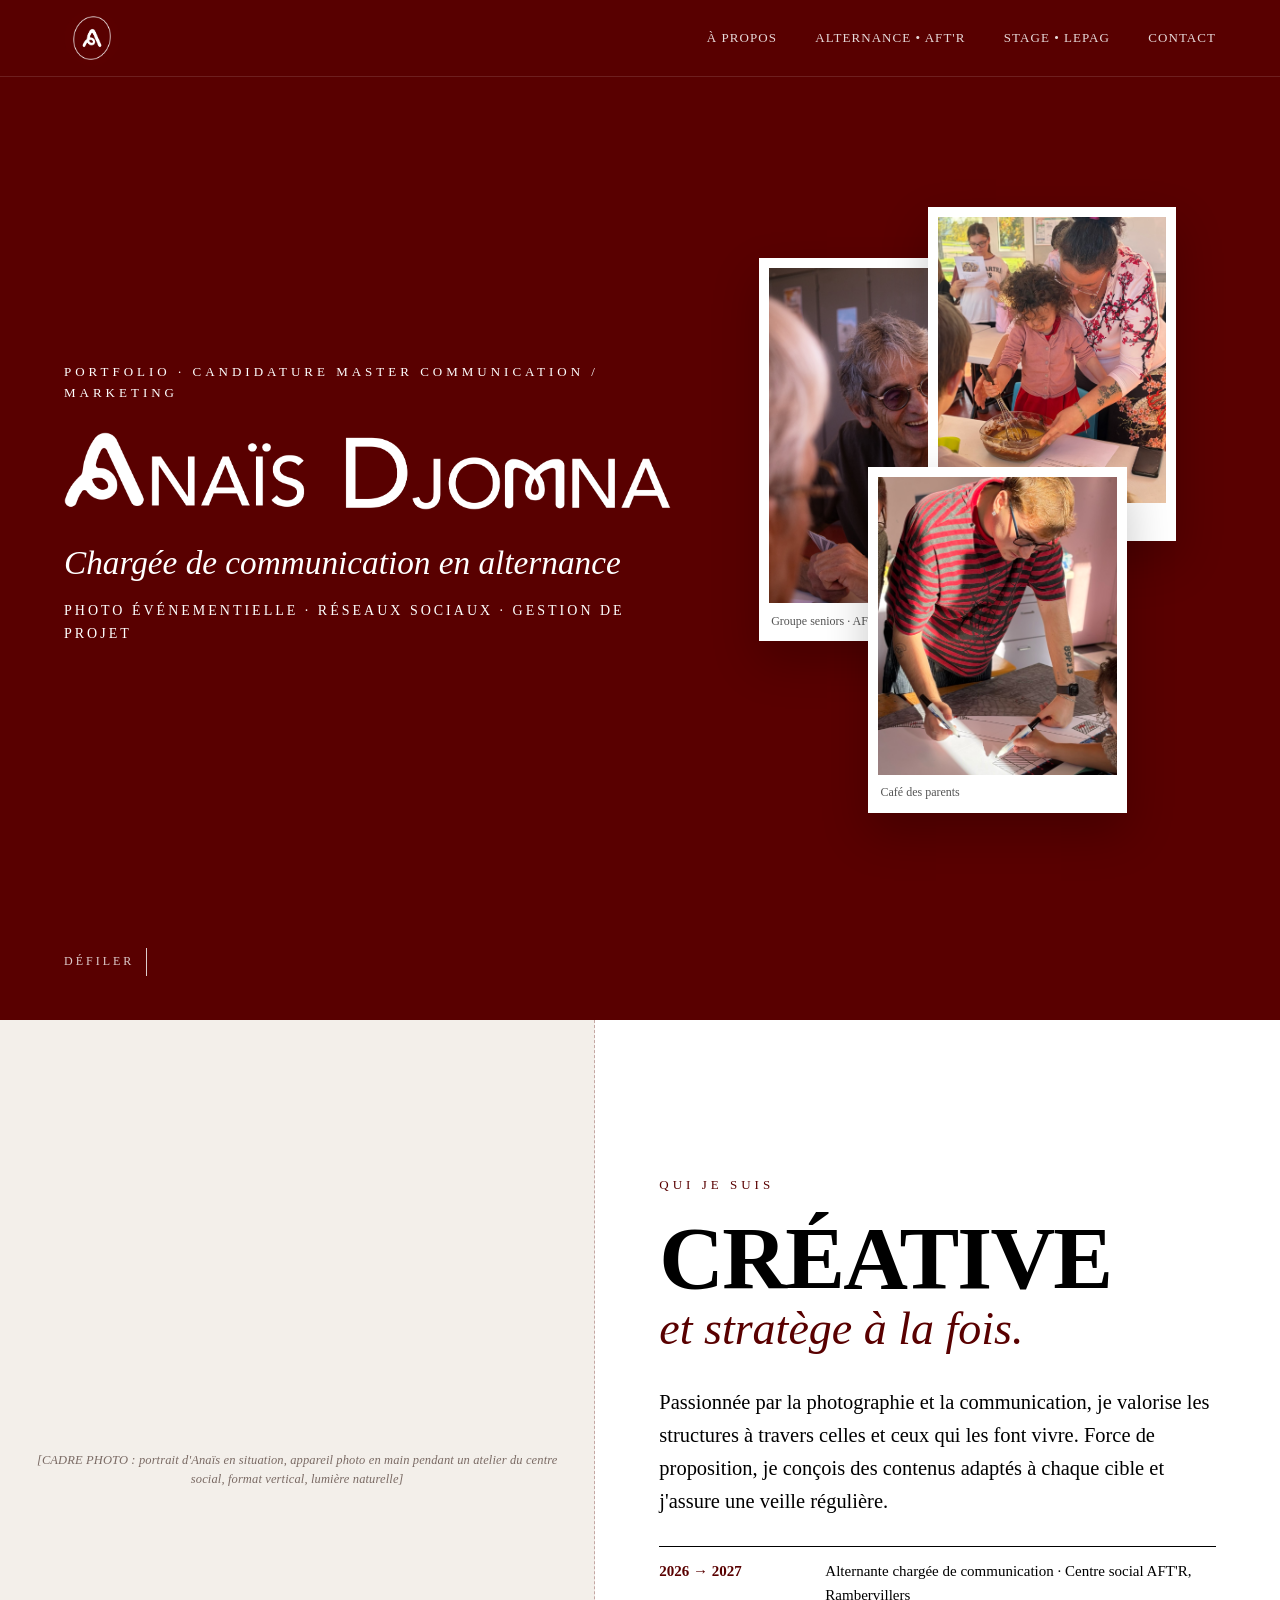
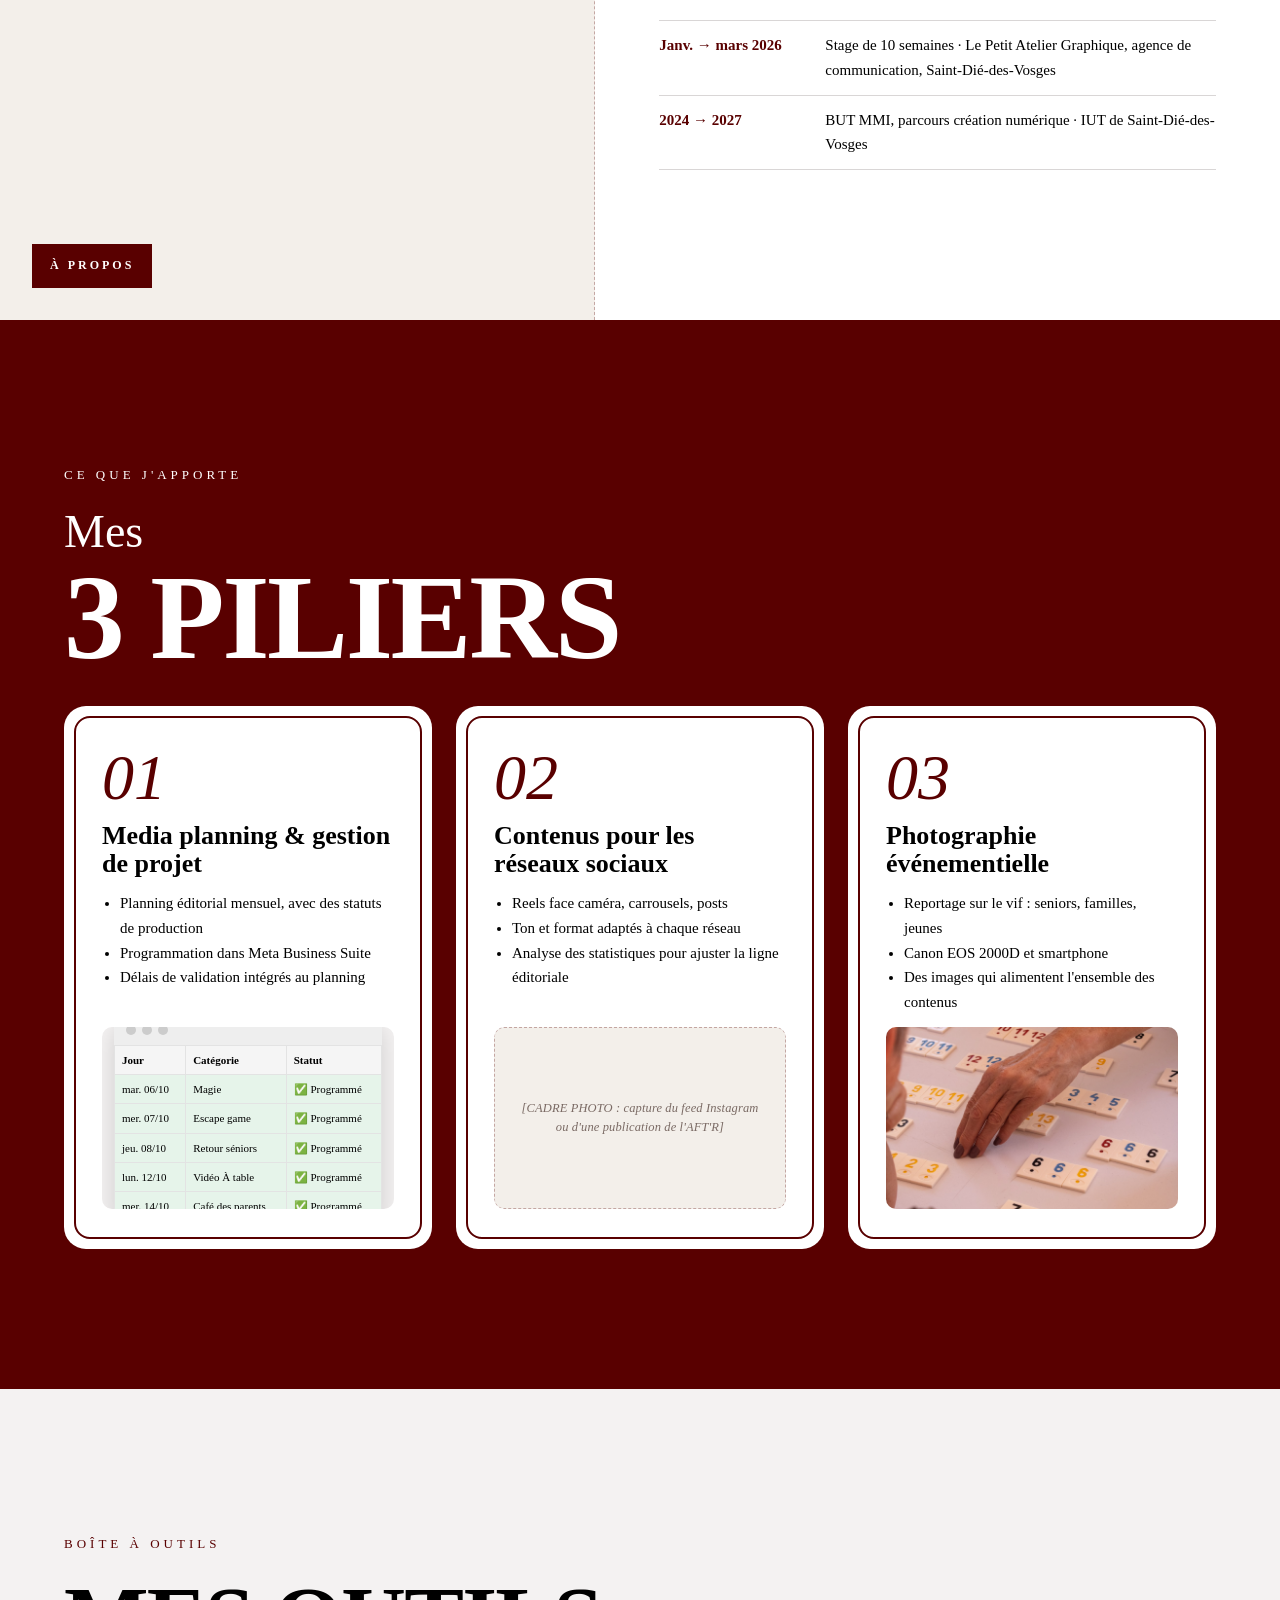
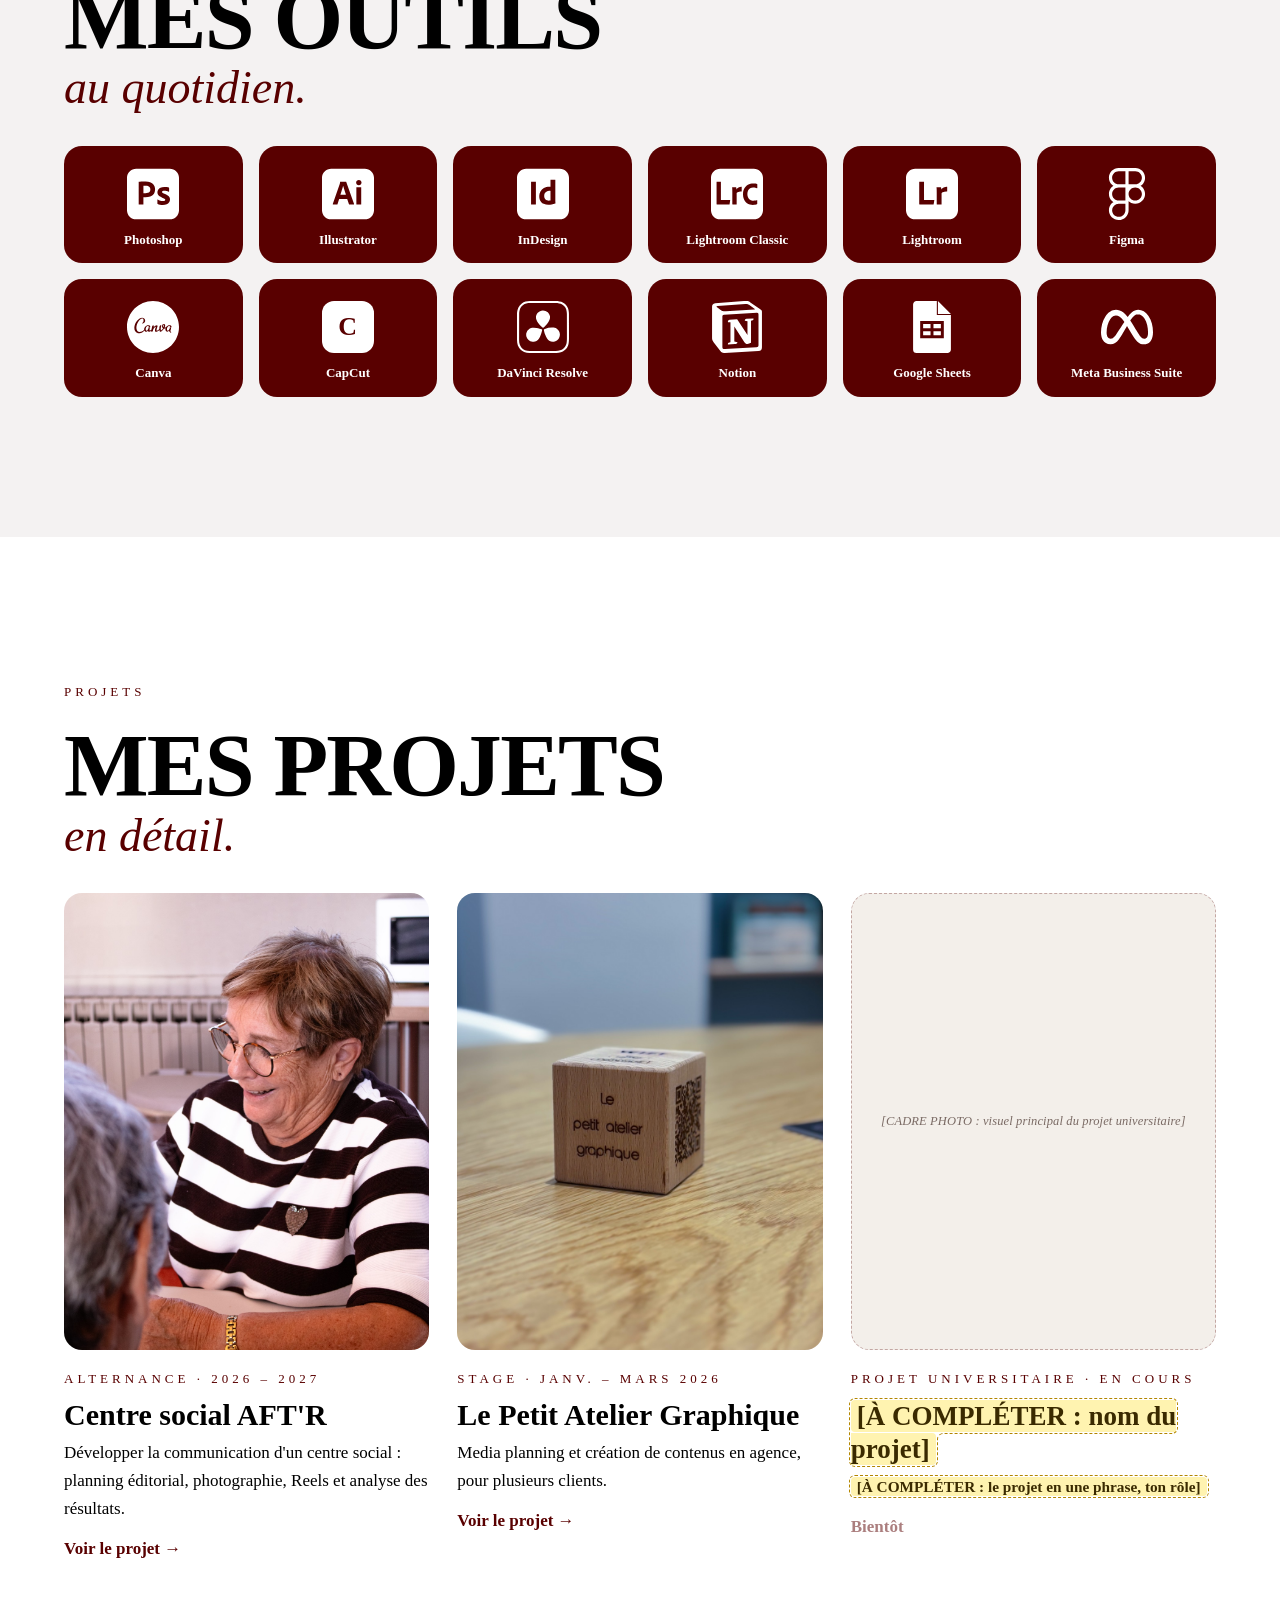
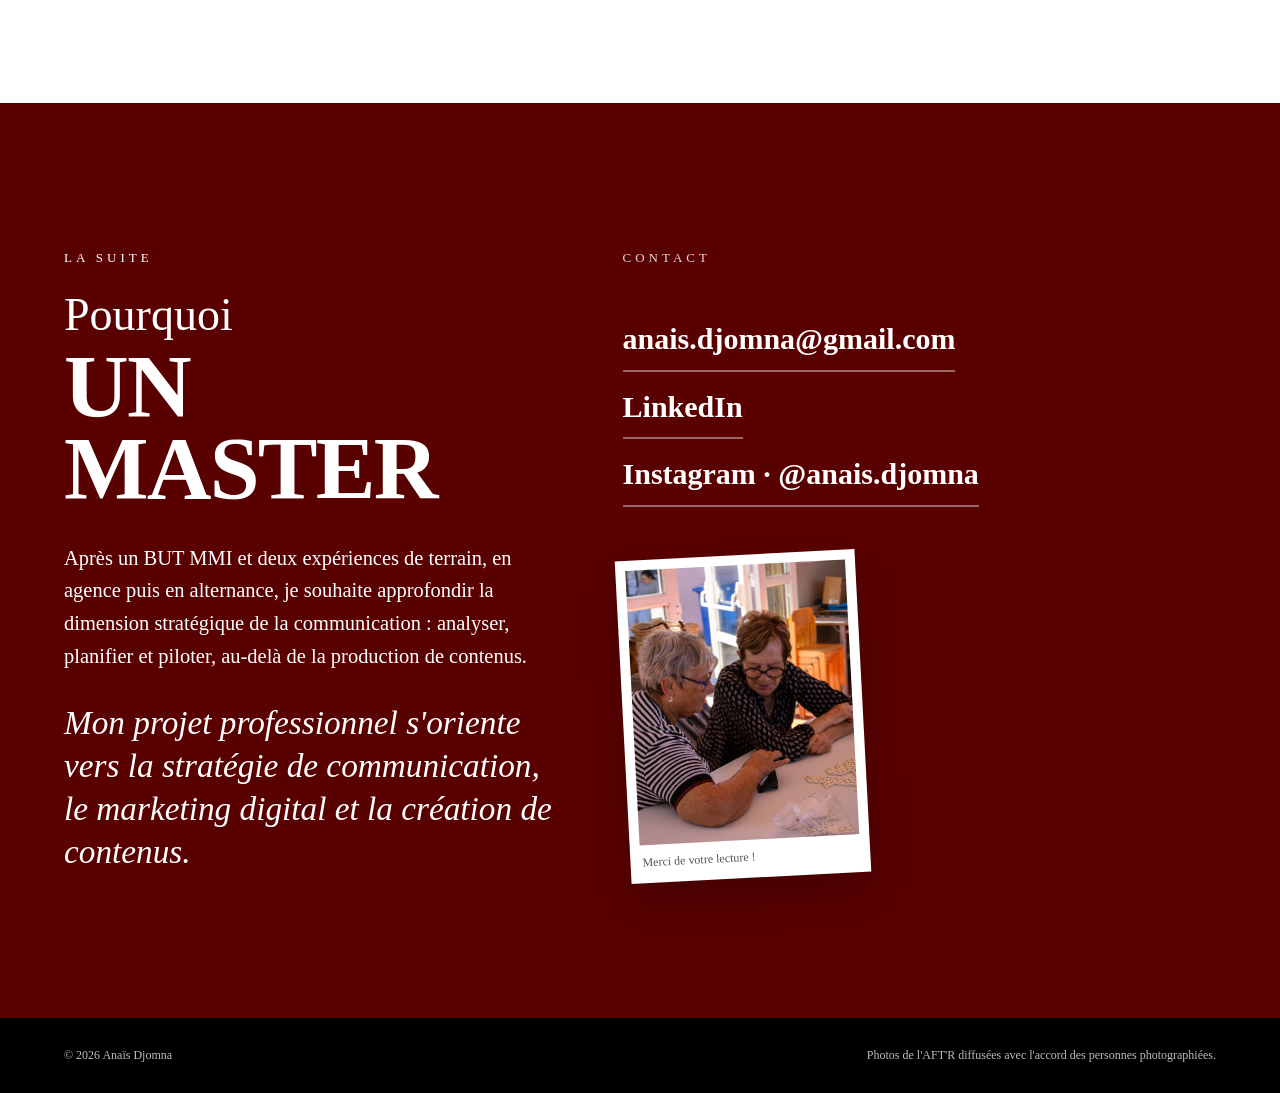
==== commit c5d2e3ec: "Logo, barre de navigation et retouches typographiques - Logotype en couverture, monogramme dans la b" ====
--- a/index.html
+++ b/index.html
@@ -7,7 +7,8 @@
 <meta name="description" content="Portfolio de candidature en Master communication / marketing : photo événementielle, réseaux sociaux, gestion de projet.">
 <link rel="preconnect" href="https://fonts.googleapis.com">
 <link rel="preconnect" href="https://fonts.gstatic.com" crossorigin>
-<link rel="stylesheet" href="https://fonts.googleapis.com/css2?family=Nunito+Sans:ital,wght@0,300;0,400;0,700;0,900;1,300&display=swap">
+<link rel="stylesheet" href="https://fonts.googleapis.com/css2?family=Nunito+Sans:ital,wght@0,300;0,400;0,500;0,700;0,900;1,300&display=swap">
+<link rel="icon" type="image/png" href="assets/brand/monogramme.png">
 <link rel="stylesheet" href="css/style.css">
 <script>document.documentElement.classList.add("js")</script>
 </head>
@@ -15,7 +16,8 @@
 
 <div class="progress" aria-hidden="true"></div>
 <header class="topbar">
-  <a href="index.html">Anaïs Djomna</a>
+  <a class="brand" href="index.html" aria-label="Anaïs Djomna, retour à l'accueil"><img src="assets/brand/monogramme-blanc.png" alt="Anaïs Djomna" width="105" height="120"></a>
+  <nav class="navbar" aria-label="Navigation principale"><a href="index.html#a-propos">À propos</a><a href="aftr.html">Alternance • AFT'R</a><a href="stage.html">Stage • LEPAG</a><a href="index.html#contact">Contact</a></nav>
   <button class="burger" type="button" aria-expanded="false" aria-controls="menu" aria-label="Ouvrir le menu"><span></span><span></span><span></span></button>
 </header>
 <nav class="menu" id="menu" aria-label="Menu principal" hidden>
@@ -35,7 +37,7 @@
   <div class="wrap cover">
     <div>
       <p class="kicker reveal">Portfolio · Candidature Master communication / marketing</p>
-      <h1 class="reveal d1"><span>Anaïs</span><span>Djomna</span></h1>
+      <h1 class="reveal d1 cover-logo"><img src="assets/brand/logo-blanc-grand.png" alt="Anaïs Djomna" width="1869" height="240"></h1>
       <p class="role reveal d2">Chargée de communication en alternance</p>
       <p class="meta reveal d3">Photo événementielle · Réseaux sociaux · Gestion de projet</p>
     </div>
--- a/css/style.css
+++ b/css/style.css
@@ -66,7 +66,7 @@
 
 .kicker {
   display: inline-block;
-  font-size: 13px; letter-spacing: 4px; text-transform: uppercase; font-weight: 700;
+  font-size: 13px; letter-spacing: 4px; text-transform: uppercase; font-weight: 500;
   margin-bottom: 22px;
 }
 .section--b .kicker { color: var(--bordeaux); }
@@ -125,7 +125,7 @@
 .cover h1 { font-size: clamp(64px, 12vw, 176px); font-weight: 900; line-height: .86; letter-spacing: -.03em; }
 .cover h1 span { display: block; }
 .cover .role { font-size: clamp(22px, 2.6vw, 34px); font-weight: 300; font-style: italic; margin: 26px 0 8px; }
-.cover .meta { font-size: 14px; letter-spacing: 3px; text-transform: uppercase; font-weight: 700; opacity: .85; }
+.cover .meta { font-size: 14px; letter-spacing: 3px; text-transform: uppercase; font-weight: 500; opacity: .85; }
 .cover-photos { position: relative; height: min(76vh, 640px); }
 .cover-photos .pola { position: absolute; }
 .cover-photos .pola:nth-child(1) { left: 0; top: 8%; width: 58%; transform: rotate(-5deg); }
@@ -583,3 +583,41 @@
 .js .reveal { transform: translateY(10px); transition: opacity .6s ease, transform .6s ease; }
 .js .reveal.is-in { transform: none; }
 .reveal.d1, .reveal.d2, .reveal.d3, .reveal.d4 { transition-delay: 0s; }
+
+/* Logo dans la barre du haut */
+.topbar a.brand { display: grid; place-items: center; width: 56px; height: 56px; padding: 0; border-radius: 50%; }
+.topbar a.brand img { display: block; height: 44px; width: auto; }
+
+/* Logo à la place du nom en couverture */
+.cover h1.cover-logo { line-height: 0; margin: 6px 0 4px; }
+.cover-logo img { display: block; width: min(100%, 780px); height: auto; }
+
+/* =========================================================
+   Barre de navigation horizontale
+   Ordinateur et tablette : liens visibles, burger masqué
+   Téléphone (< 700 px) : menu burger comme avant
+   ========================================================= */
+.navbar { display: none; }
+@media (min-width: 700px) {
+  html { scroll-padding-top: 84px; }
+  .topbar {
+    pointer-events: auto; padding-top: 10px; padding-bottom: 10px;
+    background: rgba(89, 0, 0, .94); -webkit-backdrop-filter: blur(8px); backdrop-filter: blur(8px);
+    box-shadow: 0 1px 0 rgba(255,255,255,.12);
+  }
+  .topbar .burger { display: none; }
+  .navbar { display: flex; align-items: center; gap: clamp(18px, 3vw, 40px); }
+  .topbar .navbar a {
+    background: none; box-shadow: none; border-radius: 0;
+    color: #fff; text-decoration: none; font-size: 13px; font-weight: 500; letter-spacing: .08em; text-transform: uppercase;
+    padding: 8px 0; border-bottom: 1.5px solid transparent; transition: border-color .25s, opacity .25s; opacity: .85;
+  }
+  .topbar .navbar a:hover, .topbar .navbar a:focus-visible { opacity: 1; border-bottom-color: rgba(255,255,255,.7); outline: none; }
+  .topbar .navbar a[aria-current="page"] { opacity: 1; border-bottom-color: #fff; }
+  .topbar a.brand { box-shadow: none; }
+}
+
+/* Barre du haut : disparaît en descendant, revient en remontant */
+.topbar { transition: transform .35s var(--ease); will-change: transform; }
+.topbar.is-hidden { transform: translateY(-110%); }
+@media (prefers-reduced-motion: reduce) { .topbar { transition: none; } }
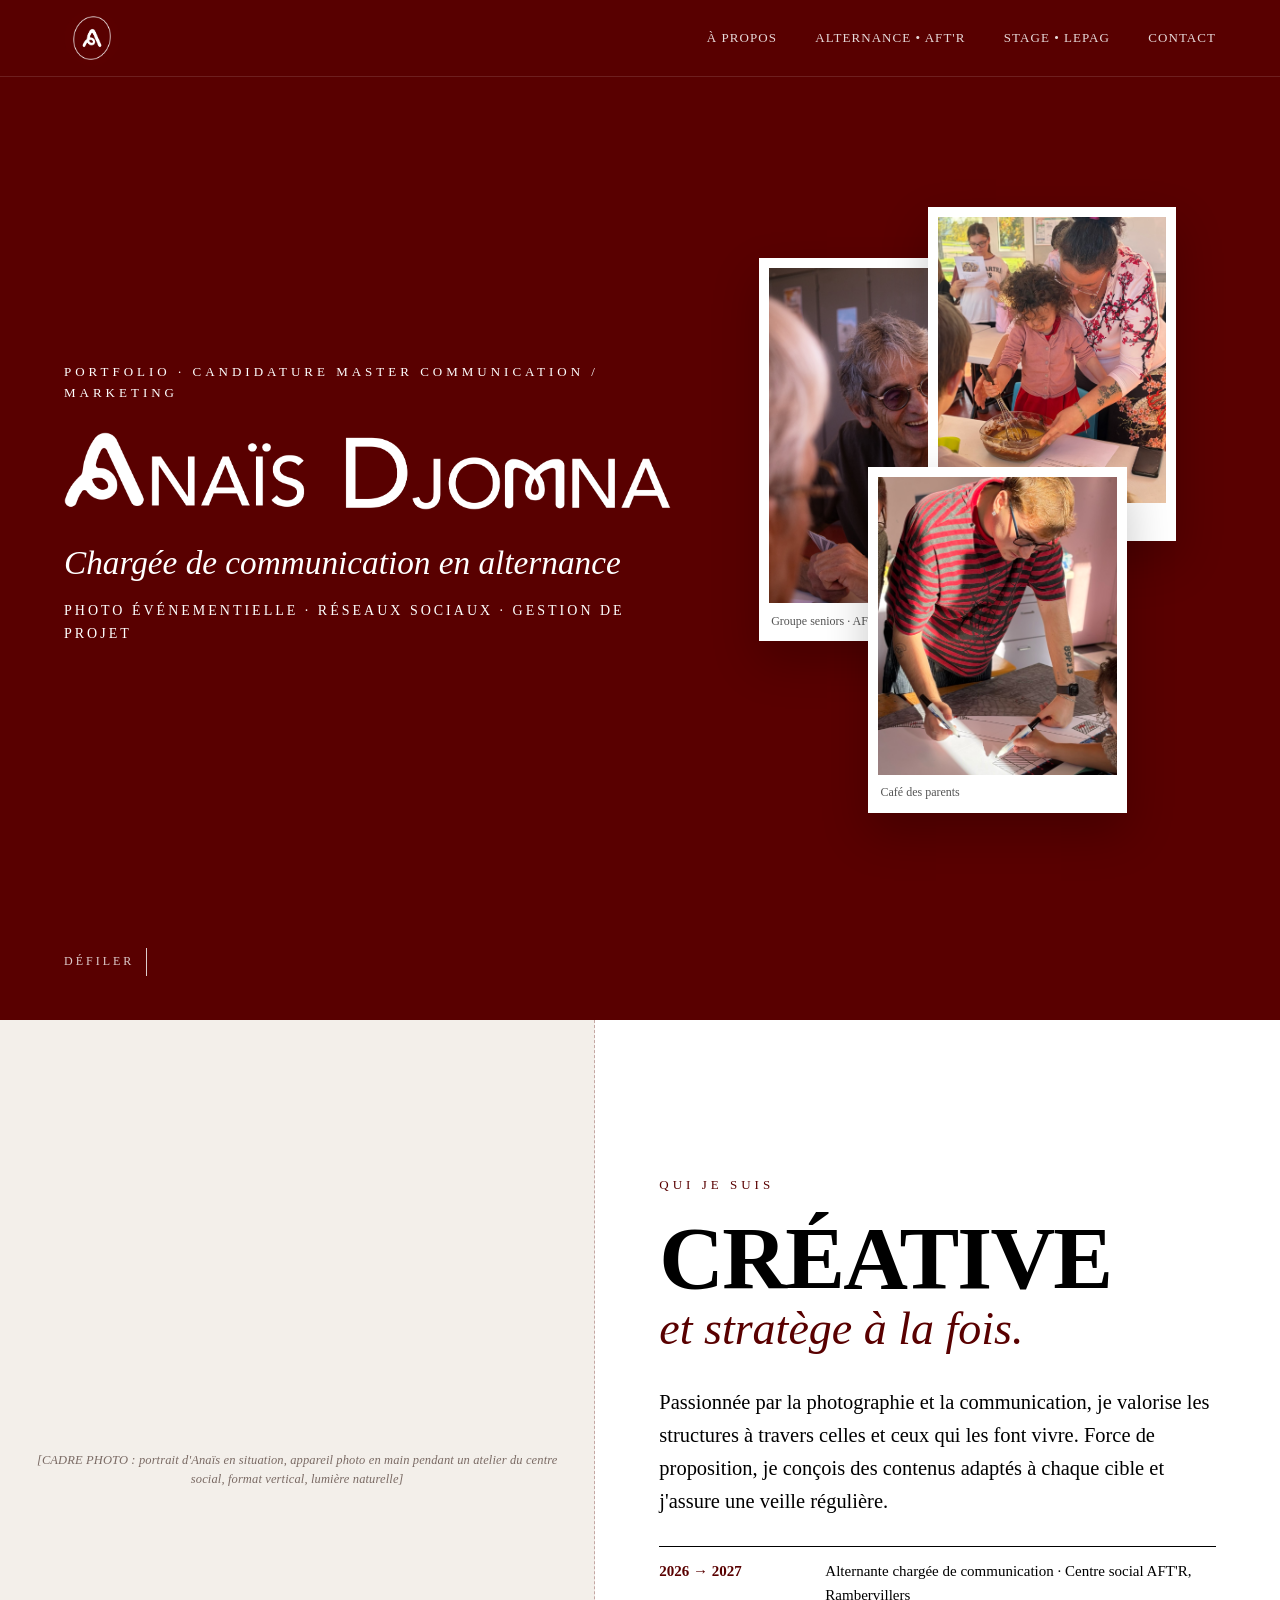
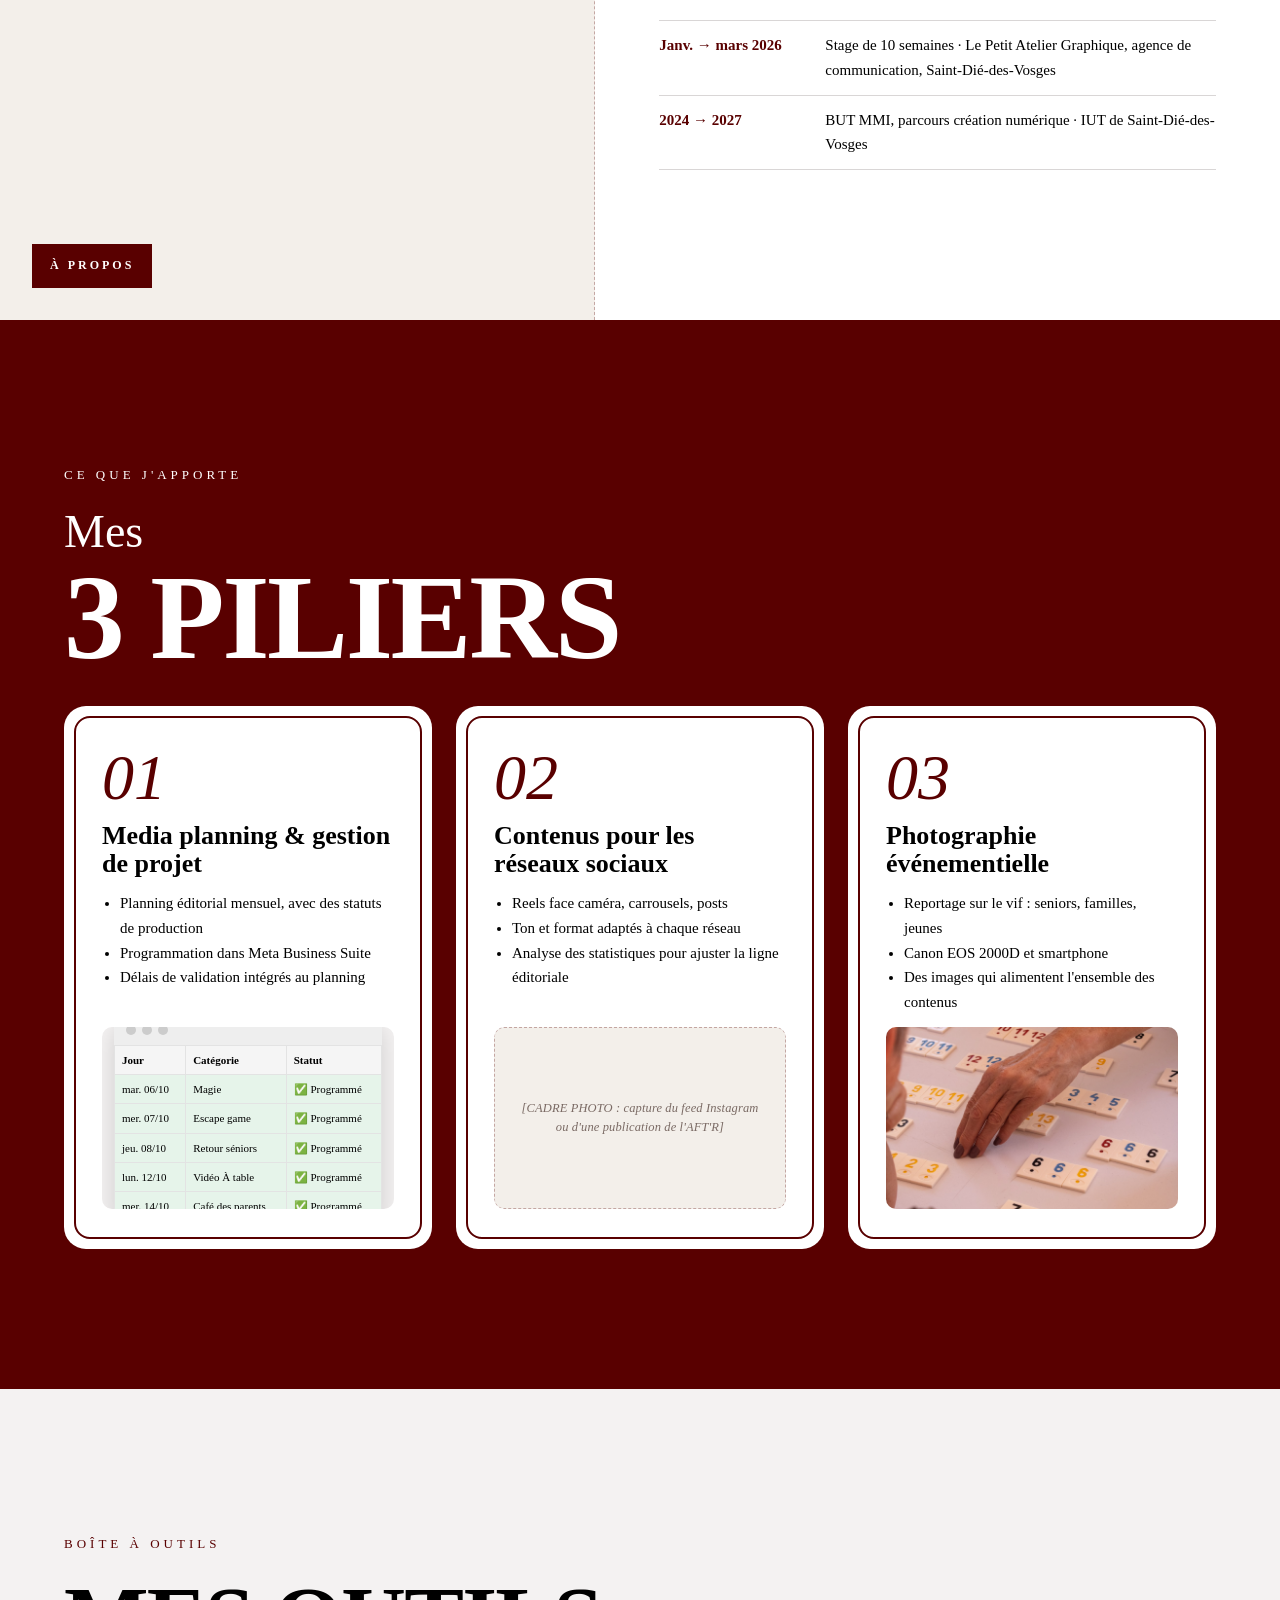
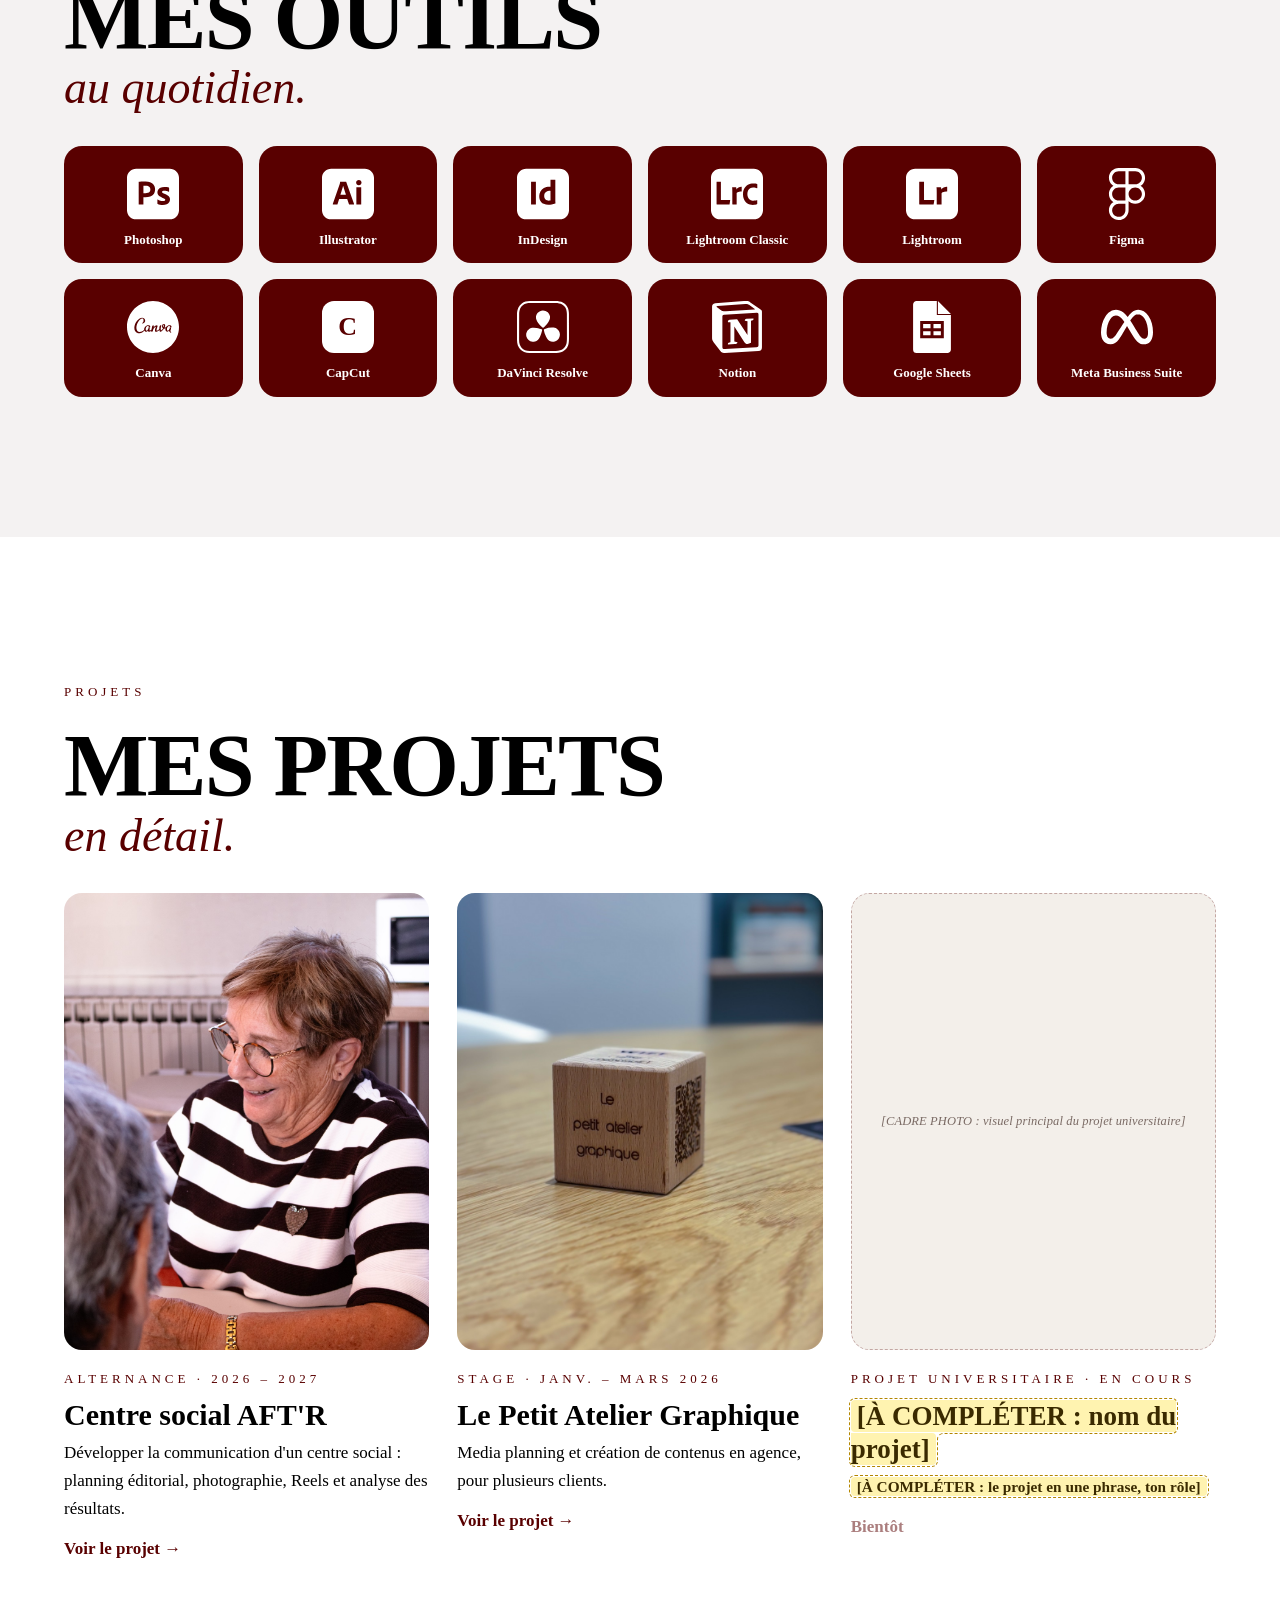
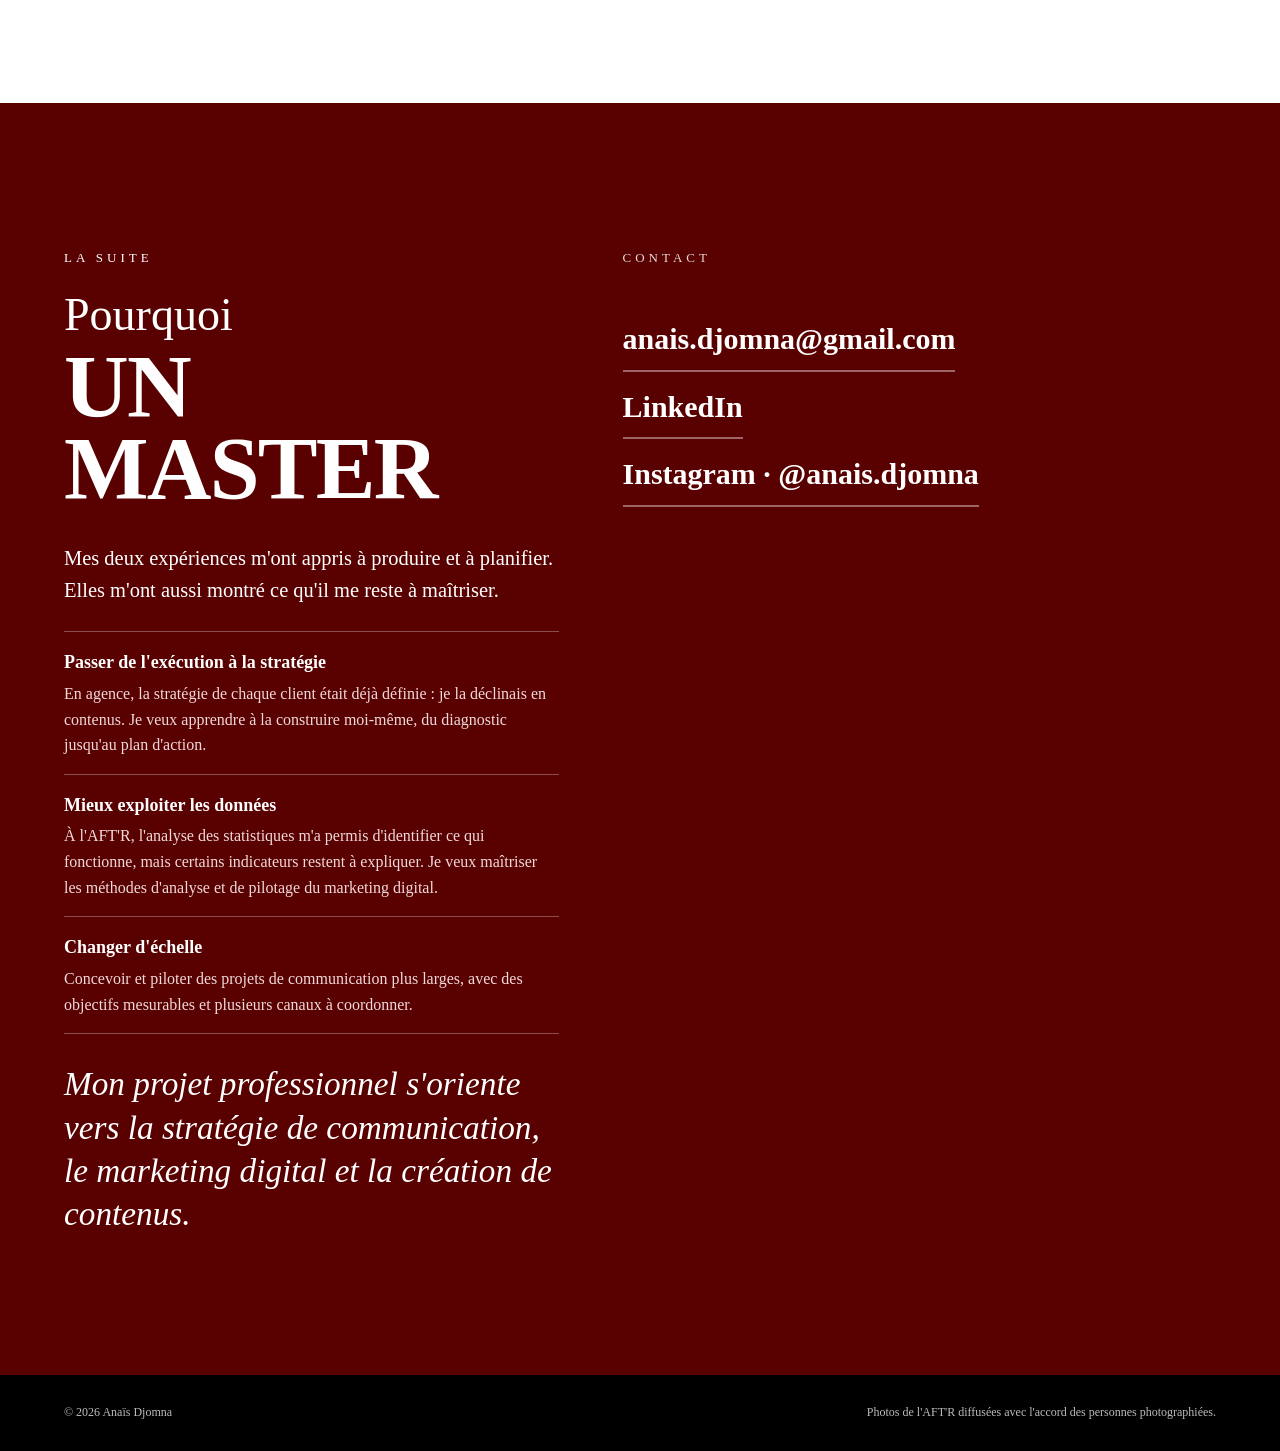
==== commit 41d5425f: "Argumentaire « Pourquoi un Master » et contact allégé - Trois raisons tirées des expériences en agen" ====
--- a/index.html
+++ b/index.html
@@ -212,7 +212,12 @@
         <span class="light">Pourquoi</span>
         <span class="heavy md">un Master</span>
       </div>
-      <p class="lead reveal d2">Après un BUT MMI et deux expériences de terrain, en agence puis en alternance, je souhaite approfondir la dimension stratégique de la communication : analyser, planifier et piloter, au-delà de la production de contenus.</p>
+      <p class="lead reveal d2">Mes deux expériences m'ont appris à produire et à planifier. Elles m'ont aussi montré ce qu'il me reste à maîtriser.</p>
+      <ul class="reasons reveal d2">
+        <li><b>Passer de l'exécution à la stratégie</b>En agence, la stratégie de chaque client était déjà définie : je la déclinais en contenus. Je veux apprendre à la construire moi-même, du diagnostic jusqu'au plan d'action.</li>
+        <li><b>Mieux exploiter les données</b>À l'AFT'R, l'analyse des statistiques m'a permis d'identifier ce qui fonctionne, mais certains indicateurs restent à expliquer. Je veux maîtriser les méthodes d'analyse et de pilotage du marketing digital.</li>
+        <li><b>Changer d'échelle</b>Concevoir et piloter des projets de communication plus larges, avec des objectifs mesurables et plusieurs canaux à coordonner.</li>
+      </ul>
       <p class="quote reveal d3" style="margin-top:28px">Mon projet professionnel s'oriente vers la stratégie de communication, le marketing digital et la création de contenus.</p>
     </div>
     <div class="reveal d2">
@@ -222,7 +227,6 @@
         <a href="https://www.linkedin.com/in/ana%C3%AFs-djomna-1b5742347/" target="_blank" rel="noopener">LinkedIn</a>
         <a href="https://www.instagram.com/anais.djomna/" target="_blank" rel="noopener">Instagram · @anais.djomna</a>
       </div>
-      <figure class="pola" style="width:240px;margin:48px 0 0;transform:rotate(-3deg)"><img src="assets/img/seniors-2265.jpg" alt="Deux participantes du groupe seniors en pleine partie" loading="lazy"><figcaption>Merci de votre lecture !</figcaption></figure>
     </div>
   </div>
 </section>
--- a/css/style.css
+++ b/css/style.css
@@ -621,3 +621,9 @@
 .topbar { transition: transform .35s var(--ease); will-change: transform; }
 .topbar.is-hidden { transform: translateY(-110%); }
 @media (prefers-reduced-motion: reduce) { .topbar { transition: none; } }
+
+/* Pourquoi un Master : trois raisons */
+.reasons { list-style: none; padding: 0; margin: 24px 0 0; }
+.reasons li { padding: 16px 0; border-top: 1px solid rgba(255,255,255,.3); font-size: 16px; line-height: 1.6; color: var(--rose); }
+.reasons li:last-child { border-bottom: 1px solid rgba(255,255,255,.3); }
+.reasons b { display: block; color: #fff; font-size: 18px; margin-bottom: 4px; }
